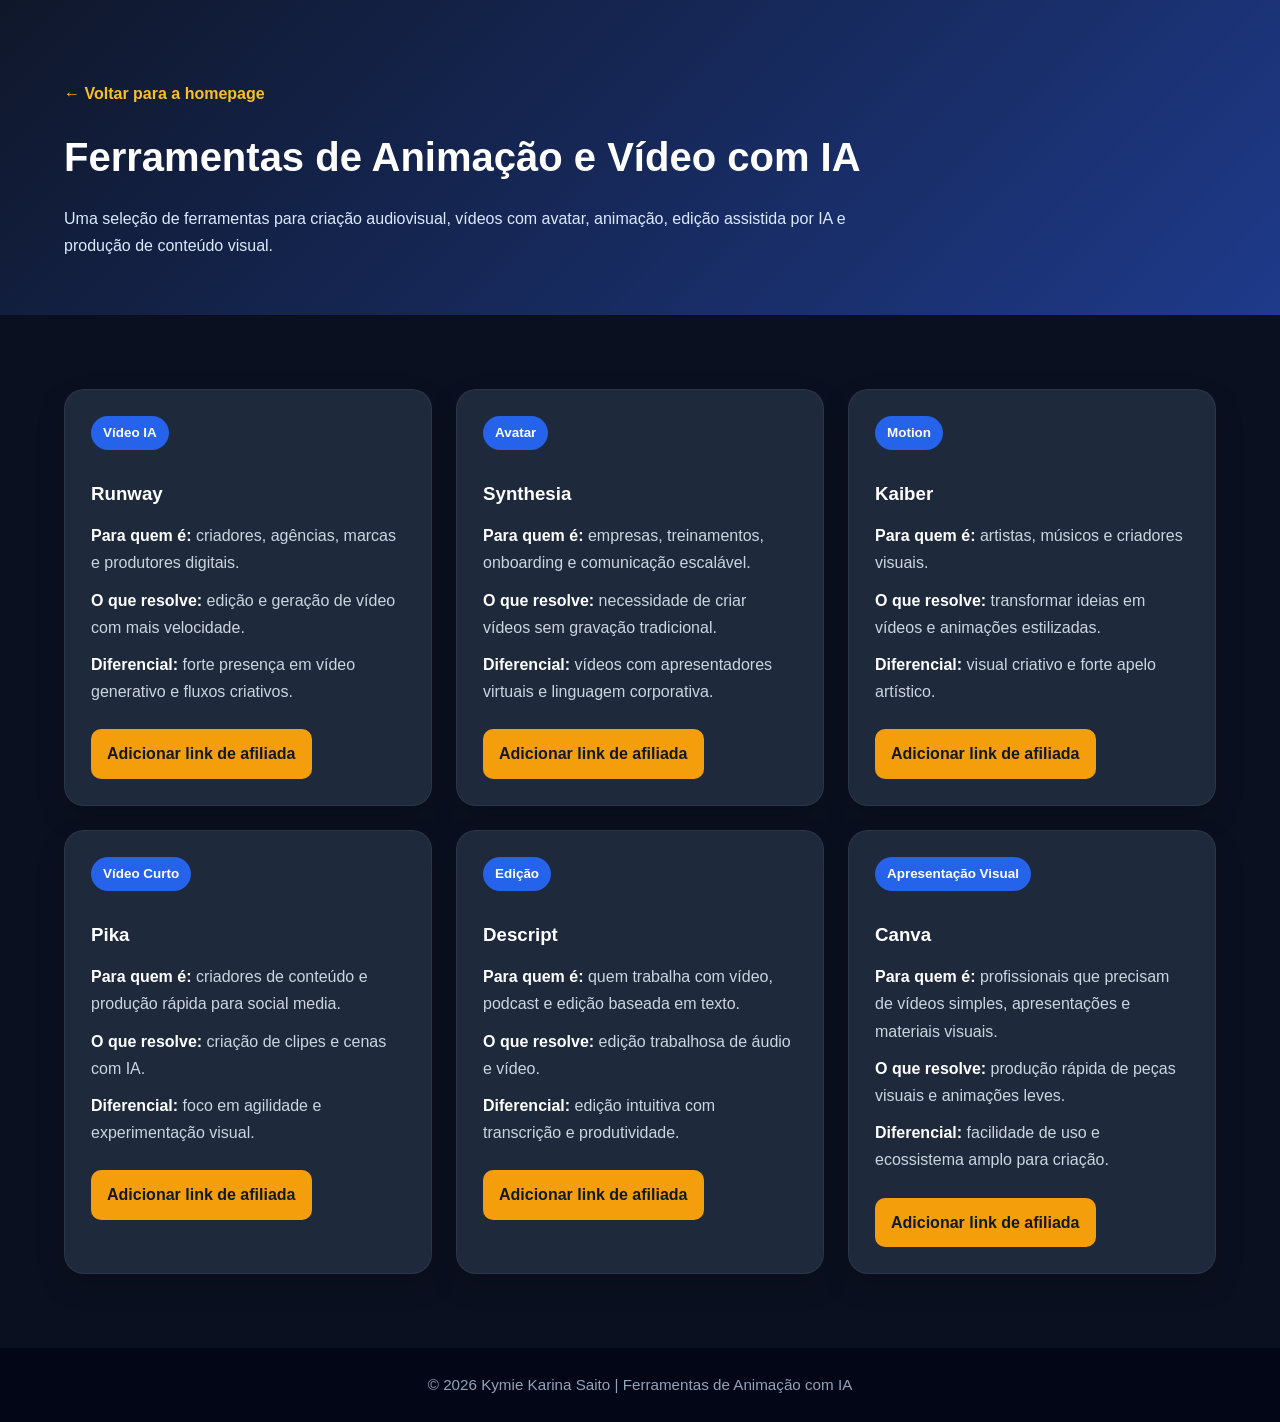
==== animation.html @ 6869430f "mensagem da alteração" ====
<!DOCTYPE html>
<html lang="pt-br">
<head>
  <meta charset="UTF-8" />
  <meta name="viewport" content="width=device-width, initial-scale=1.0" />
  <title>Ferramentas de Animação com IA | Kymie Karina Saito</title>
  <link rel="stylesheet" href="style.css" />
</head>
<body>
  <header class="page-hero">
    <div class="container">
      <a href="index.html" class="breadcrumb">← Voltar para a homepage</a>
      <h1>Ferramentas de Animação e Vídeo com IA</h1>
      <p>
        Uma seleção de ferramentas para criação audiovisual, vídeos com avatar,
        animação, edição assistida por IA e produção de conteúdo visual.
      </p>
    </div>
  </header>

  <main>
    <section class="section">
      <div class="container">
        <div class="detail-grid">
          <div class="detail-card">
            <span class="tool-badge">Vídeo IA</span>
            <h3>Runway</h3>
            <p><strong>Para quem é:</strong> criadores, agências, marcas e produtores digitais.</p>
            <p><strong>O que resolve:</strong> edição e geração de vídeo com mais velocidade.</p>
            <p><strong>Diferencial:</strong> forte presença em vídeo generativo e fluxos criativos.</p>
            <a class="detail-link" href="#" target="_blank">Adicionar link de afiliada</a>
          </div>

          <div class="detail-card">
            <span class="tool-badge">Avatar</span>
            <h3>Synthesia</h3>
            <p><strong>Para quem é:</strong> empresas, treinamentos, onboarding e comunicação escalável.</p>
            <p><strong>O que resolve:</strong> necessidade de criar vídeos sem gravação tradicional.</p>
            <p><strong>Diferencial:</strong> vídeos com apresentadores virtuais e linguagem corporativa.</p>
            <a class="detail-link" href="#" target="_blank">Adicionar link de afiliada</a>
          </div>

          <div class="detail-card">
            <span class="tool-badge">Motion</span>
            <h3>Kaiber</h3>
            <p><strong>Para quem é:</strong> artistas, músicos e criadores visuais.</p>
            <p><strong>O que resolve:</strong> transformar ideias em vídeos e animações estilizadas.</p>
            <p><strong>Diferencial:</strong> visual criativo e forte apelo artístico.</p>
            <a class="detail-link" href="#" target="_blank">Adicionar link de afiliada</a>
          </div>

          <div class="detail-card">
            <span class="tool-badge">Vídeo Curto</span>
            <h3>Pika</h3>
            <p><strong>Para quem é:</strong> criadores de conteúdo e produção rápida para social media.</p>
            <p><strong>O que resolve:</strong> criação de clipes e cenas com IA.</p>
            <p><strong>Diferencial:</strong> foco em agilidade e experimentação visual.</p>
            <a class="detail-link" href="#" target="_blank">Adicionar link de afiliada</a>
          </div>

          <div class="detail-card">
            <span class="tool-badge">Edição</span>
            <h3>Descript</h3>
            <p><strong>Para quem é:</strong> quem trabalha com vídeo, podcast e edição baseada em texto.</p>
            <p><strong>O que resolve:</strong> edição trabalhosa de áudio e vídeo.</p>
            <p><strong>Diferencial:</strong> edição intuitiva com transcrição e produtividade.</p>
            <a class="detail-link" href="#" target="_blank">Adicionar link de afiliada</a>
          </div>

          <div class="detail-card">
            <span class="tool-badge">Apresentação Visual</span>
            <h3>Canva</h3>
            <p><strong>Para quem é:</strong> profissionais que precisam de vídeos simples, apresentações e materiais visuais.</p>
            <p><strong>O que resolve:</strong> produção rápida de peças visuais e animações leves.</p>
            <p><strong>Diferencial:</strong> facilidade de uso e ecossistema amplo para criação.</p>
            <a class="detail-link" href="#" target="_blank">Adicionar link de afiliada</a>
          </div>
        </div>
      </div>
    </section>
  </main>

  <footer class="footer">
    <div class="container">
      <p>© 2026 Kymie Karina Saito | Ferramentas de Animação com IA</p>
    </div>
  </footer>
</body>
</html>
---- style.css ----
* {
  margin: 0;
  padding: 0;
  box-sizing: border-box;
}

html {
  scroll-behavior: smooth;
}

body {
  font-family: 'Segoe UI', Tahoma, Geneva, Verdana, sans-serif;
  background: #0b1020;
  color: #e5e7eb;
  line-height: 1.7;
}

.container {
  width: 90%;
  max-width: 1180px;
  margin: 0 auto;
}

a {
  text-decoration: none;
}

.hero {
  background: linear-gradient(135deg, #071020, #12203d, #1c3d6e);
  padding: 95px 0 70px;
}

.hero-grid {
  display: grid;
  grid-template-columns: 1.25fr 0.95fr;
  gap: 34px;
  align-items: center;
}

.eyebrow {
  display: inline-block;
  background: rgba(255,255,255,0.1);
  color: #bfdbfe;
  padding: 8px 14px;
  border-radius: 999px;
  margin-bottom: 18px;
  font-size: 0.92rem;
  font-weight: 600;
}

.hero h1 {
  font-size: 3rem;
  line-height: 1.12;
  color: #ffffff;
  margin-bottom: 18px;
}

.hero-text {
  max-width: 760px;
  color: #dbeafe;
  margin-bottom: 24px;
}

.hero-buttons {
  display: flex;
  gap: 14px;
  flex-wrap: wrap;
  margin-bottom: 20px;
}

.btn {
  display: inline-block;
  padding: 14px 22px;
  border-radius: 12px;
  font-weight: 700;
  transition: 0.25s ease;
}

.btn-primary {
  background: #f59e0b;
  color: #111827;
}

.btn-primary:hover {
  background: #fbbf24;
  transform: translateY(-2px);
}

.btn-secondary {
  border: 2px solid #93c5fd;
  color: #eff6ff;
}

.btn-secondary:hover {
  background: rgba(255,255,255,0.08);
  transform: translateY(-2px);
}

.mini-badges {
  display: flex;
  gap: 10px;
  flex-wrap: wrap;
}

.mini-badges span {
  background: rgba(255,255,255,0.08);
  color: #e5e7eb;
  padding: 7px 12px;
  border-radius: 999px;
  font-size: 0.9rem;
}

.hero-panel {
  background: rgba(15, 23, 42, 0.72);
  border: 1px solid rgba(255,255,255,0.08);
  padding: 28px;
  border-radius: 22px;
  box-shadow: 0 16px 34px rgba(0,0,0,0.22);
}

.panel-tag {
  color: #fbbf24;
  font-weight: 700;
  margin-bottom: 10px;
}

.hero-panel h3 {
  color: #fff;
  margin-bottom: 12px;
  font-size: 1.4rem;
}

.hero-panel p {
  color: #cbd5e1;
  margin-bottom: 16px;
}

.hero-panel ul {
  padding-left: 18px;
}

.hero-panel li {
  margin-bottom: 8px;
  color: #dbeafe;
}

.navbar {
  position: sticky;
  top: 0;
  z-index: 1000;
  background: rgba(2, 6, 23, 0.92);
  border-bottom: 1px solid rgba(255,255,255,0.06);
  backdrop-filter: blur(10px);
}

.nav-content {
  display: flex;
  justify-content: center;
  gap: 28px;
  flex-wrap: wrap;
  padding: 16px 0;
}

.navbar a {
  color: #e5e7eb;
  font-weight: 600;
}

.navbar a:hover {
  color: #60a5fa;
}

.section {
  padding: 74px 0;
}

.dark-section {
  background: #111827;
}

.section-header {
  text-align: center;
  max-width: 820px;
  margin: 0 auto 40px;
}

.section-tag {
  color: #93c5fd;
  font-weight: 700;
  margin-bottom: 8px;
}

.section-header h2 {
  color: #fff;
  font-size: 2.1rem;
  margin-bottom: 12px;
}

.section-header p {
  color: #cbd5e1;
}

.info-grid,
.tool-grid,
.category-grid {
  display: grid;
  grid-template-columns: repeat(auto-fit, minmax(260px, 1fr));
  gap: 22px;
}

.info-card,
.tool-card,
.category-card,
.contact-box {
  background: #1e293b;
  border: 1px solid rgba(255,255,255,0.06);
  border-radius: 20px;
  padding: 26px;
  box-shadow: 0 12px 28px rgba(0,0,0,0.18);
}

.info-card h3,
.tool-card h3,
.category-card h3,
.contact-box h2 {
  color: #fff;
  margin-bottom: 12px;
}

.info-card p,
.tool-card p,
.category-card p,
.contact-box p {
  color: #cbd5e1;
}

.category-card {
  transition: 0.25s ease;
}

.category-card:hover {
  transform: translateY(-6px);
  border-color: rgba(245, 158, 11, 0.35);
}

.category-badge,
.tool-badge {
  display: inline-block;
  background: #2563eb;
  color: #fff;
  padding: 6px 12px;
  border-radius: 999px;
  font-size: 0.84rem;
  font-weight: 700;
  margin-bottom: 14px;
}

.category-link {
  display: inline-block;
  margin-top: 16px;
  color: #fbbf24;
  font-weight: 700;
}

.highlight-section {
  background: linear-gradient(135deg, #1d4ed8, #1e3a8a);
}

.highlight-box {
  background: rgba(15, 23, 42, 0.3);
  border-radius: 20px;
  padding: 34px;
}

.highlight-box h2 {
  color: #fff;
  margin-bottom: 14px;
  text-align: center;
}

.highlight-box p {
  color: #e0e7ff;
  text-align: center;
  margin-bottom: 18px;
}

.highlight-list {
  max-width: 760px;
  margin: 0 auto;
  padding-left: 22px;
  color: #eff6ff;
}

.highlight-list li {
  margin-bottom: 10px;
}

.contact-links p {
  margin-bottom: 12px;
}

.contact-links a {
  color: #93c5fd;
}

.contact-links a:hover {
  text-decoration: underline;
}

.footer {
  background: #020617;
  text-align: center;
  padding: 24px 0;
  color: #94a3b8;
  font-size: 0.95rem;
}

.page-hero {
  background: linear-gradient(135deg, #0f172a, #1e3a8a);
  padding: 80px 0 55px;
}

.page-hero h1 {
  color: #fff;
  font-size: 2.5rem;
  margin-bottom: 14px;
}

.page-hero p {
  color: #dbeafe;
  max-width: 820px;
}

.breadcrumb {
  display: inline-block;
  margin-bottom: 16px;
  color: #fbbf24;
  font-weight: 700;
}

.detail-grid {
  display: grid;
  grid-template-columns: repeat(auto-fit, minmax(290px, 1fr));
  gap: 24px;
}

.detail-card {
  background: #1e293b;
  padding: 26px;
  border-radius: 20px;
  border: 1px solid rgba(255,255,255,0.06);
  box-shadow: 0 12px 28px rgba(0,0,0,0.18);
}

.detail-card h3 {
  color: #fff;
  margin: 14px 0 12px;
}

.detail-card p {
  color: #cbd5e1;
  margin-bottom: 10px;
}

.detail-card strong {
  color: #fff;
}

.detail-link {
  display: inline-block;
  margin-top: 14px;
  padding: 11px 16px;
  background: #f59e0b;
  color: #111827;
  border-radius: 10px;
  font-weight: 800;
}

.detail-link:hover {
  background: #fbbf24;
}

@media (max-width: 900px) {
  .hero-grid {
    grid-template-columns: 1fr;
  }

  .hero h1 {
    font-size: 2.35rem;
  }
}

@media (max-width: 768px) {
  .section {
    padding: 56px 0;
  }

  .hero {
    padding: 70px 0 56px;
  }

  .hero h1 {
    font-size: 2rem;
  }

  .page-hero h1 {
    font-size: 2rem;
  }

  .nav-content {
    gap: 16px;
  }
}
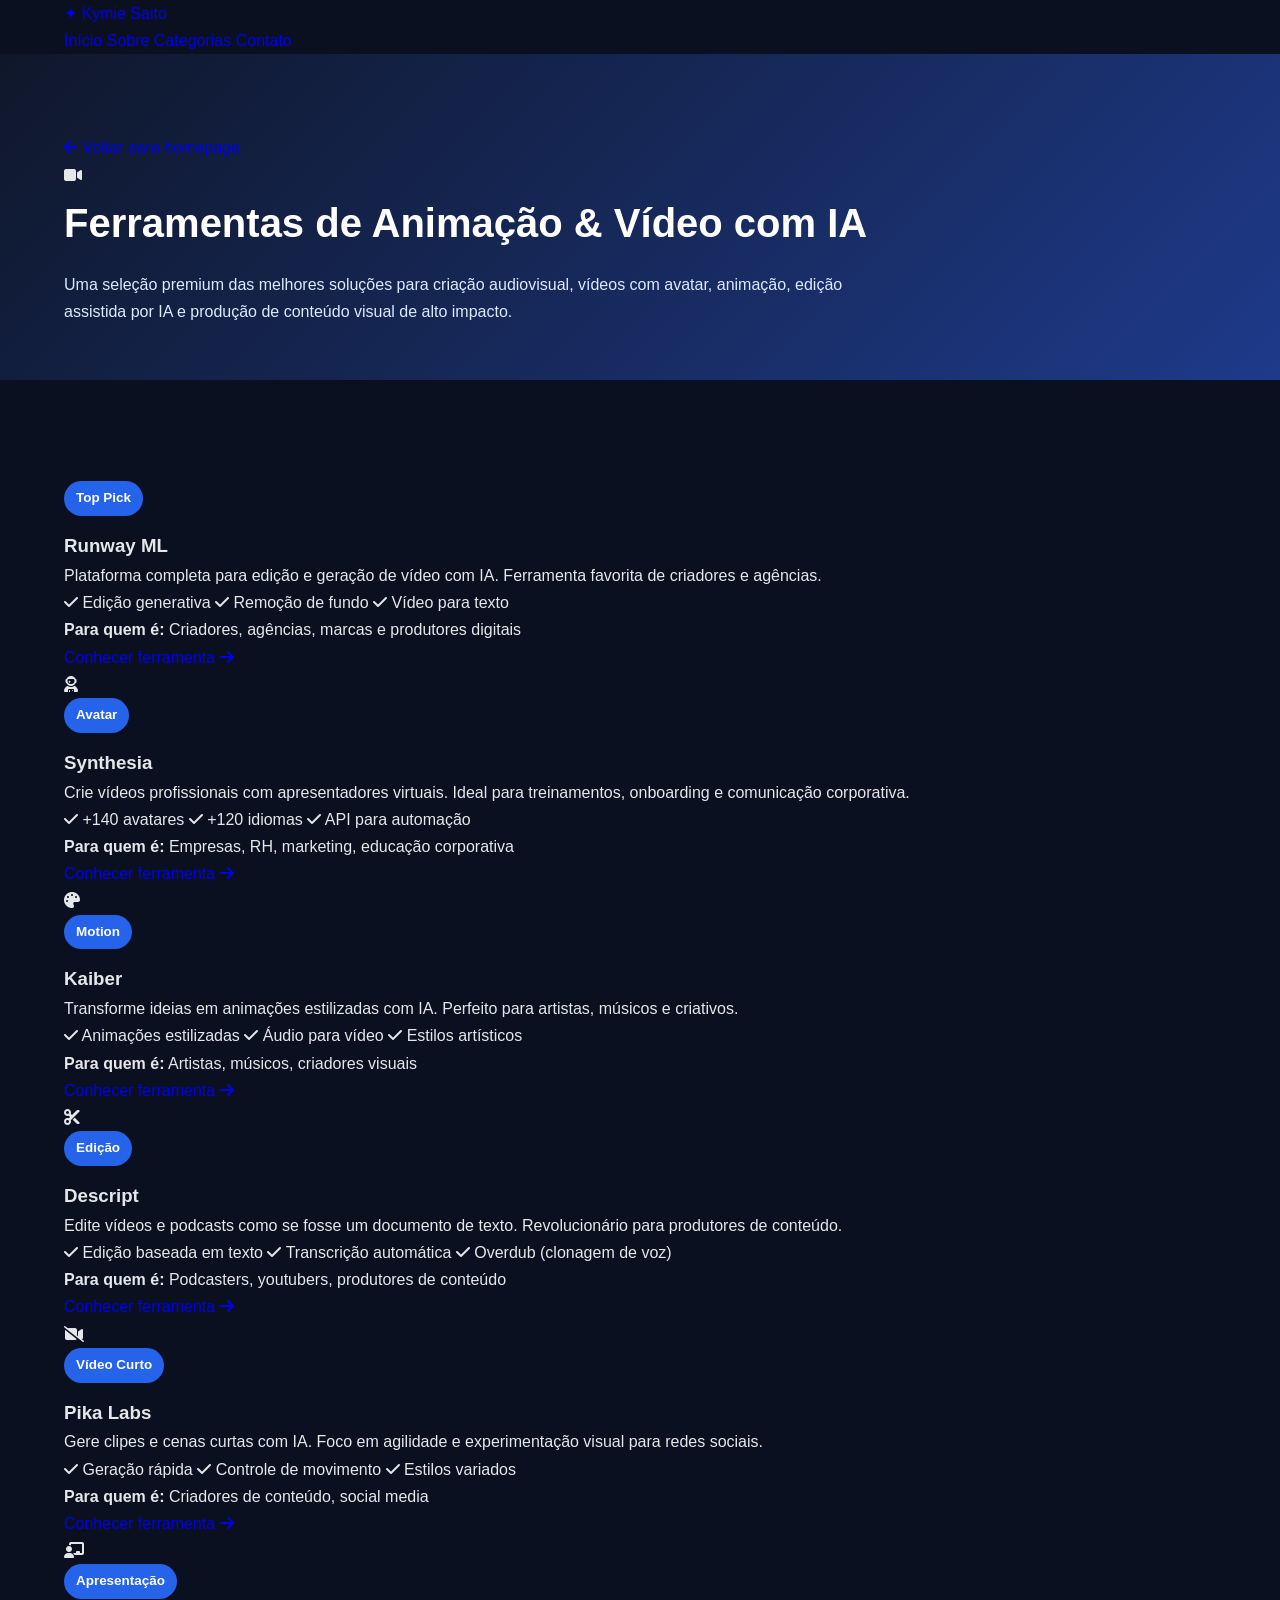
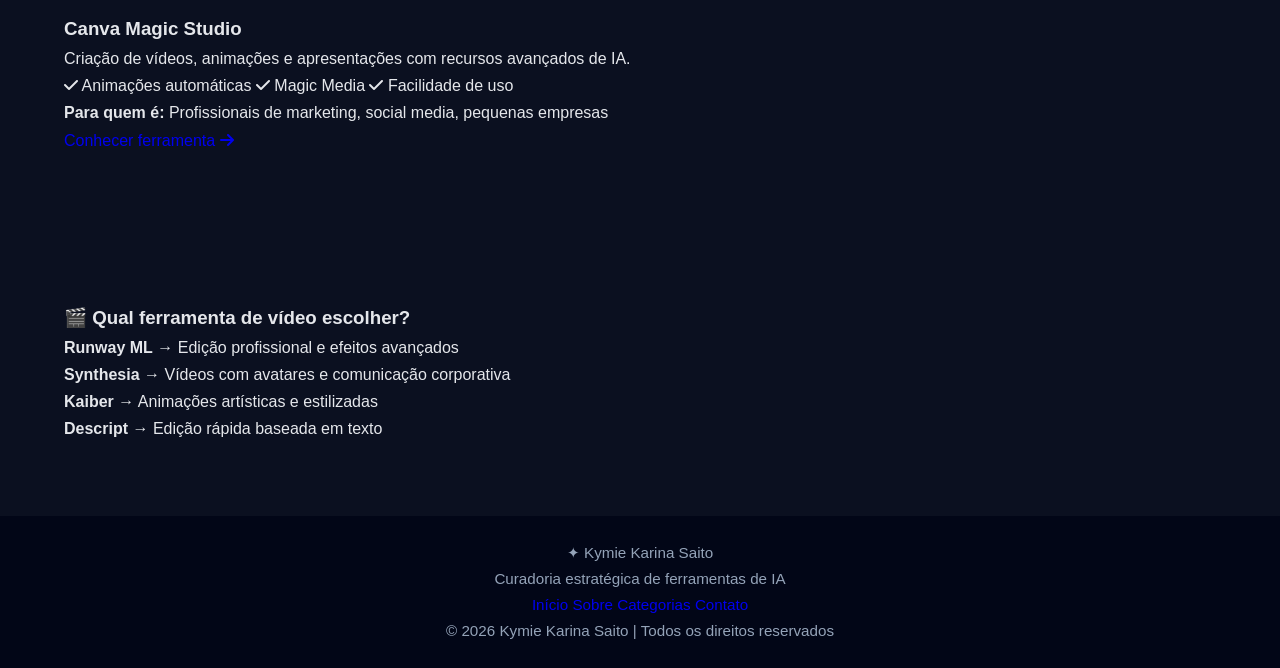
==== commit e1231a9c: "mensagem da alteração" ====
--- a/animation.html
+++ b/animation.html
@@ -4,86 +4,238 @@
   <meta charset="UTF-8" />
   <meta name="viewport" content="width=device-width, initial-scale=1.0" />
   <title>Ferramentas de Animação com IA | Kymie Karina Saito</title>
+  <meta name="description" content="As melhores ferramentas de animação e vídeo com IA. Avatares, motion design, edição e geração visual." />
+  <link rel="preconnect" href="https://fonts.googleapis.com" />
+  <link rel="preconnect" href="https://fonts.gstatic.com" crossorigin />
+  <link href="https://fonts.googleapis.com/css2?family=Inter:opsz,wght@14..32,300;14..32,400;14..32,500;14..32,600;14..32,700;14..32,800&display=swap" rel="stylesheet" />
+  <link rel="stylesheet" href="https://cdnjs.cloudflare.com/ajax/libs/font-awesome/6.5.1/css/all.min.css" />
   <link rel="stylesheet" href="style.css" />
+  <link rel="icon" type="image/svg+xml" href="data:image/svg+xml,%3Csvg xmlns='http://www.w3.org/2000/svg' viewBox='0 0 24 24' fill='%23f59e0b'%3E%3Cpath d='M12 2C6.48 2 2 6.48 2 12s4.48 10 10 10 10-4.48 10-10S17.52 2 12 2zm-2 15h-2v-2h2v2zm0-4h-2V7h2v6z'/%3E%3C/svg%3E">
 </head>
 <body>
-  <header class="page-hero">
-    <div class="container">
-      <a href="index.html" class="breadcrumb">← Voltar para a homepage</a>
-      <h1>Ferramentas de Animação e Vídeo com IA</h1>
-      <p>
-        Uma seleção de ferramentas para criação audiovisual, vídeos com avatar,
-        animação, edição assistida por IA e produção de conteúdo visual.
-      </p>
+  <!-- Header -->
+  <header class="header">
+    <div class="container header-container">
+      <a href="index.html" class="logo">
+        <span class="logo-icon">✦</span>
+        <span class="logo-text">Kymie <span class="logo-highlight">Saito</span></span>
+      </a>
+      <nav class="nav">
+        <a href="index.html" class="nav-link">Início</a>
+        <a href="index.html#sobre" class="nav-link">Sobre</a>
+        <a href="index.html#categorias" class="nav-link">Categorias</a>
+        <a href="index.html#contato" class="nav-link">Contato</a>
+      </nav>
     </div>
   </header>
 
-  <main>
-    <section class="section">
-      <div class="container">
-        <div class="detail-grid">
-          <div class="detail-card">
-            <span class="tool-badge">Vídeo IA</span>
-            <h3>Runway</h3>
-            <p><strong>Para quem é:</strong> criadores, agências, marcas e produtores digitais.</p>
-            <p><strong>O que resolve:</strong> edição e geração de vídeo com mais velocidade.</p>
-            <p><strong>Diferencial:</strong> forte presença em vídeo generativo e fluxos criativos.</p>
-            <a class="detail-link" href="#" target="_blank">Adicionar link de afiliada</a>
-          </div>
-
-          <div class="detail-card">
+  <!-- Page Hero -->
+  <section class="page-hero">
+    <div class="container">
+      <a href="index.html" class="back-link">
+        <i class="fas fa-arrow-left"></i>
+        <span>Voltar para homepage</span>
+      </a>
+      <div class="page-hero-content">
+        <div class="page-hero-icon">
+          <i class="fas fa-video"></i>
+        </div>
+        <h1>Ferramentas de <span class="gradient-text">Animação & Vídeo</span> com IA</h1>
+        <p>Uma seleção premium das melhores soluções para criação audiovisual, vídeos com avatar, animação, edição assistida por IA e produção de conteúdo visual de alto impacto.</p>
+      </div>
+    </div>
+  </section>
+
+  <!-- Tools Grid -->
+  <section class="section tools">
+    <div class="container">
+      <div class="tools-grid">
+        <div class="tool-card-premium">
+          <div class="tool-card-header">
+            <div class="tool-icon">
+              <i class="fas fa-waveform"></i>
+            </div>
+            <span class="tool-badge premium">Top Pick</span>
+          </div>
+          <h3>Runway ML</h3>
+          <p class="tool-description">Plataforma completa para edição e geração de vídeo com IA. Ferramenta favorita de criadores e agências.</p>
+          <div class="tool-features">
+            <span><i class="fas fa-check"></i> Edição generativa</span>
+            <span><i class="fas fa-check"></i> Remoção de fundo</span>
+            <span><i class="fas fa-check"></i> Vídeo para texto</span>
+          </div>
+          <div class="tool-for">
+            <strong>Para quem é:</strong> Criadores, agências, marcas e produtores digitais
+          </div>
+          <a href="#" class="tool-link" target="_blank">
+            <span>Conhecer ferramenta</span>
+            <i class="fas fa-arrow-right"></i>
+          </a>
+        </div>
+
+        <div class="tool-card-premium">
+          <div class="tool-card-header">
+            <div class="tool-icon">
+              <i class="fas fa-user-astronaut"></i>
+            </div>
             <span class="tool-badge">Avatar</span>
-            <h3>Synthesia</h3>
-            <p><strong>Para quem é:</strong> empresas, treinamentos, onboarding e comunicação escalável.</p>
-            <p><strong>O que resolve:</strong> necessidade de criar vídeos sem gravação tradicional.</p>
-            <p><strong>Diferencial:</strong> vídeos com apresentadores virtuais e linguagem corporativa.</p>
-            <a class="detail-link" href="#" target="_blank">Adicionar link de afiliada</a>
-          </div>
-
-          <div class="detail-card">
+          </div>
+          <h3>Synthesia</h3>
+          <p class="tool-description">Crie vídeos profissionais com apresentadores virtuais. Ideal para treinamentos, onboarding e comunicação corporativa.</p>
+          <div class="tool-features">
+            <span><i class="fas fa-check"></i> +140 avatares</span>
+            <span><i class="fas fa-check"></i> +120 idiomas</span>
+            <span><i class="fas fa-check"></i> API para automação</span>
+          </div>
+          <div class="tool-for">
+            <strong>Para quem é:</strong> Empresas, RH, marketing, educação corporativa
+          </div>
+          <a href="#" class="tool-link" target="_blank">
+            <span>Conhecer ferramenta</span>
+            <i class="fas fa-arrow-right"></i>
+          </a>
+        </div>
+
+        <div class="tool-card-premium">
+          <div class="tool-card-header">
+            <div class="tool-icon">
+              <i class="fas fa-palette"></i>
+            </div>
             <span class="tool-badge">Motion</span>
-            <h3>Kaiber</h3>
-            <p><strong>Para quem é:</strong> artistas, músicos e criadores visuais.</p>
-            <p><strong>O que resolve:</strong> transformar ideias em vídeos e animações estilizadas.</p>
-            <p><strong>Diferencial:</strong> visual criativo e forte apelo artístico.</p>
-            <a class="detail-link" href="#" target="_blank">Adicionar link de afiliada</a>
-          </div>
-
-          <div class="detail-card">
+          </div>
+          <h3>Kaiber</h3>
+          <p class="tool-description">Transforme ideias em animações estilizadas com IA. Perfeito para artistas, músicos e criativos.</p>
+          <div class="tool-features">
+            <span><i class="fas fa-check"></i> Animações estilizadas</span>
+            <span><i class="fas fa-check"></i> Áudio para vídeo</span>
+            <span><i class="fas fa-check"></i> Estilos artísticos</span>
+          </div>
+          <div class="tool-for">
+            <strong>Para quem é:</strong> Artistas, músicos, criadores visuais
+          </div>
+          <a href="#" class="tool-link" target="_blank">
+            <span>Conhecer ferramenta</span>
+            <i class="fas fa-arrow-right"></i>
+          </a>
+        </div>
+
+        <div class="tool-card-premium">
+          <div class="tool-card-header">
+            <div class="tool-icon">
+              <i class="fas fa-cut"></i>
+            </div>
+            <span class="tool-badge">Edição</span>
+          </div>
+          <h3>Descript</h3>
+          <p class="tool-description">Edite vídeos e podcasts como se fosse um documento de texto. Revolucionário para produtores de conteúdo.</p>
+          <div class="tool-features">
+            <span><i class="fas fa-check"></i> Edição baseada em texto</span>
+            <span><i class="fas fa-check"></i> Transcrição automática</span>
+            <span><i class="fas fa-check"></i> Overdub (clonagem de voz)</span>
+          </div>
+          <div class="tool-for">
+            <strong>Para quem é:</strong> Podcasters, youtubers, produtores de conteúdo
+          </div>
+          <a href="#" class="tool-link" target="_blank">
+            <span>Conhecer ferramenta</span>
+            <i class="fas fa-arrow-right"></i>
+          </a>
+        </div>
+
+        <div class="tool-card-premium">
+          <div class="tool-card-header">
+            <div class="tool-icon">
+              <i class="fas fa-video-slash"></i>
+            </div>
             <span class="tool-badge">Vídeo Curto</span>
-            <h3>Pika</h3>
-            <p><strong>Para quem é:</strong> criadores de conteúdo e produção rápida para social media.</p>
-            <p><strong>O que resolve:</strong> criação de clipes e cenas com IA.</p>
-            <p><strong>Diferencial:</strong> foco em agilidade e experimentação visual.</p>
-            <a class="detail-link" href="#" target="_blank">Adicionar link de afiliada</a>
-          </div>
-
-          <div class="detail-card">
-            <span class="tool-badge">Edição</span>
-            <h3>Descript</h3>
-            <p><strong>Para quem é:</strong> quem trabalha com vídeo, podcast e edição baseada em texto.</p>
-            <p><strong>O que resolve:</strong> edição trabalhosa de áudio e vídeo.</p>
-            <p><strong>Diferencial:</strong> edição intuitiva com transcrição e produtividade.</p>
-            <a class="detail-link" href="#" target="_blank">Adicionar link de afiliada</a>
-          </div>
-
-          <div class="detail-card">
-            <span class="tool-badge">Apresentação Visual</span>
-            <h3>Canva</h3>
-            <p><strong>Para quem é:</strong> profissionais que precisam de vídeos simples, apresentações e materiais visuais.</p>
-            <p><strong>O que resolve:</strong> produção rápida de peças visuais e animações leves.</p>
-            <p><strong>Diferencial:</strong> facilidade de uso e ecossistema amplo para criação.</p>
-            <a class="detail-link" href="#" target="_blank">Adicionar link de afiliada</a>
-          </div>
-        </div>
-      </div>
-    </section>
-  </main>
-
+          </div>
+          <h3>Pika Labs</h3>
+          <p class="tool-description">Gere clipes e cenas curtas com IA. Foco em agilidade e experimentação visual para redes sociais.</p>
+          <div class="tool-features">
+            <span><i class="fas fa-check"></i> Geração rápida</span>
+            <span><i class="fas fa-check"></i> Controle de movimento</span>
+            <span><i class="fas fa-check"></i> Estilos variados</span>
+          </div>
+          <div class="tool-for">
+            <strong>Para quem é:</strong> Criadores de conteúdo, social media
+          </div>
+          <a href="#" class="tool-link" target="_blank">
+            <span>Conhecer ferramenta</span>
+            <i class="fas fa-arrow-right"></i>
+          </a>
+        </div>
+
+        <div class="tool-card-premium">
+          <div class="tool-card-header">
+            <div class="tool-icon">
+              <i class="fas fa-chalkboard-user"></i>
+            </div>
+            <span class="tool-badge">Apresentação</span>
+          </div>
+          <h3>Canva Magic Studio</h3>
+          <p class="tool-description">Criação de vídeos, animações e apresentações com recursos avançados de IA.</p>
+          <div class="tool-features">
+            <span><i class="fas fa-check"></i> Animações automáticas</span>
+            <span><i class="fas fa-check"></i> Magic Media</span>
+            <span><i class="fas fa-check"></i> Facilidade de uso</span>
+          </div>
+          <div class="tool-for">
+            <strong>Para quem é:</strong> Profissionais de marketing, social media, pequenas empresas
+          </div>
+          <a href="#" class="tool-link" target="_blank">
+            <span>Conhecer ferramenta</span>
+            <i class="fas fa-arrow-right"></i>
+          </a>
+        </div>
+      </div>
+    </div>
+  </section>
+
+  <!-- Comparison Section -->
+  <section class="section comparison">
+    <div class="container">
+      <div class="comparison-card">
+        <h3>🎬 Qual ferramenta de vídeo escolher?</h3>
+        <div class="comparison-list">
+          <div class="comparison-item">
+            <strong>Runway ML</strong> → Edição profissional e efeitos avançados
+          </div>
+          <div class="comparison-item">
+            <strong>Synthesia</strong> → Vídeos com avatares e comunicação corporativa
+          </div>
+          <div class="comparison-item">
+            <strong>Kaiber</strong> → Animações artísticas e estilizadas
+          </div>
+          <div class="comparison-item">
+            <strong>Descript</strong> → Edição rápida baseada em texto
+          </div>
+        </div>
+      </div>
+    </div>
+  </section>
+
+  <!-- Footer -->
   <footer class="footer">
     <div class="container">
-      <p>© 2026 Kymie Karina Saito | Ferramentas de Animação com IA</p>
+      <div class="footer-content">
+        <div class="footer-logo">
+          <span class="logo-icon">✦</span>
+          <span>Kymie Karina Saito</span>
+          <p>Curadoria estratégica de ferramentas de IA</p>
+        </div>
+        <div class="footer-links">
+          <a href="index.html">Início</a>
+          <a href="index.html#sobre">Sobre</a>
+          <a href="index.html#categorias">Categorias</a>
+          <a href="index.html#contato">Contato</a>
+        </div>
+      </div>
+      <div class="footer-bottom">
+        <p>© 2026 Kymie Karina Saito | Todos os direitos reservados</p>
+      </div>
     </div>
   </footer>
+
+  <script src="script.js"></script>
 </body>
 </html>
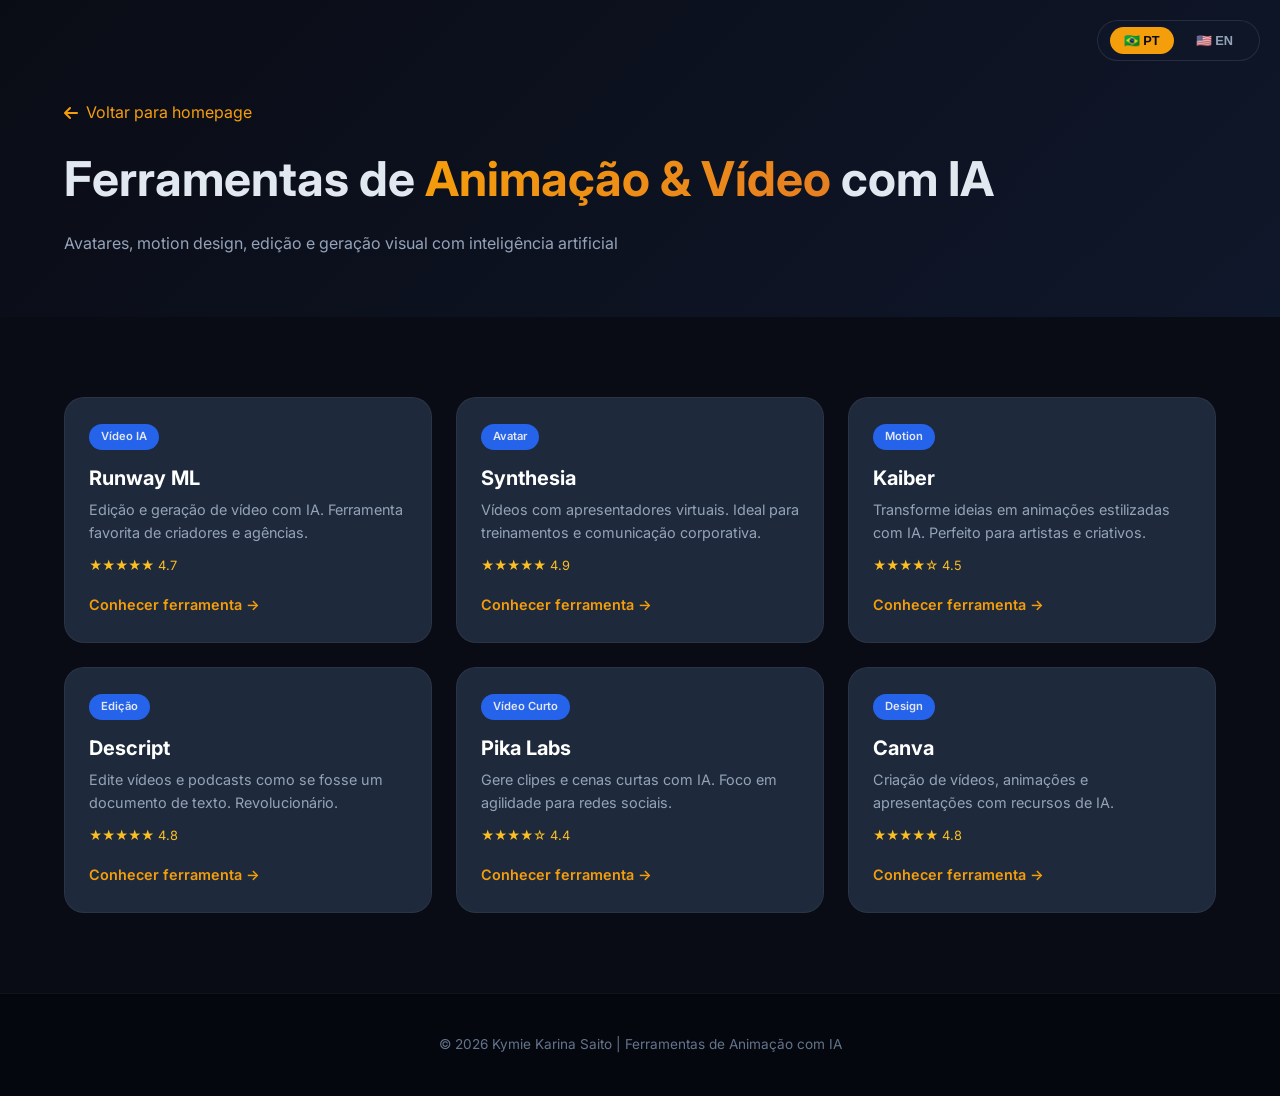
==== commit 311e28c9: "mensagem da alteração" ====
--- a/animation.html
+++ b/animation.html
@@ -4,238 +4,174 @@
   <meta charset="UTF-8" />
   <meta name="viewport" content="width=device-width, initial-scale=1.0" />
   <title>Ferramentas de Animação com IA | Kymie Karina Saito</title>
-  <meta name="description" content="As melhores ferramentas de animação e vídeo com IA. Avatares, motion design, edição e geração visual." />
   <link rel="preconnect" href="https://fonts.googleapis.com" />
   <link rel="preconnect" href="https://fonts.gstatic.com" crossorigin />
-  <link href="https://fonts.googleapis.com/css2?family=Inter:opsz,wght@14..32,300;14..32,400;14..32,500;14..32,600;14..32,700;14..32,800&display=swap" rel="stylesheet" />
+  <link href="https://fonts.googleapis.com/css2?family=Inter:opsz,wght@14..32,300;14..32,400;14..32,500;14..32,600;14..32,700&display=swap" rel="stylesheet" />
   <link rel="stylesheet" href="https://cdnjs.cloudflare.com/ajax/libs/font-awesome/6.5.1/css/all.min.css" />
   <link rel="stylesheet" href="style.css" />
-  <link rel="icon" type="image/svg+xml" href="data:image/svg+xml,%3Csvg xmlns='http://www.w3.org/2000/svg' viewBox='0 0 24 24' fill='%23f59e0b'%3E%3Cpath d='M12 2C6.48 2 2 6.48 2 12s4.48 10 10 10 10-4.48 10-10S17.52 2 12 2zm-2 15h-2v-2h2v2zm0-4h-2V7h2v6z'/%3E%3C/svg%3E">
 </head>
 <body>
-  <!-- Header -->
-  <header class="header">
-    <div class="container header-container">
-      <a href="index.html" class="logo">
-        <span class="logo-icon">✦</span>
-        <span class="logo-text">Kymie <span class="logo-highlight">Saito</span></span>
-      </a>
-      <nav class="nav">
-        <a href="index.html" class="nav-link">Início</a>
-        <a href="index.html#sobre" class="nav-link">Sobre</a>
-        <a href="index.html#categorias" class="nav-link">Categorias</a>
-        <a href="index.html#contato" class="nav-link">Contato</a>
-      </nav>
-    </div>
-  </header>
+  <div class="lang-switcher" style="position: fixed; top: 20px; right: 20px; z-index: 1001;">
+    <button class="lang-btn active" data-lang="pt">🇧🇷 PT</button>
+    <button class="lang-btn" data-lang="en">🇺🇸 EN</button>
+  </div>
 
-  <!-- Page Hero -->
-  <section class="page-hero">
-    <div class="container">
-      <a href="index.html" class="back-link">
-        <i class="fas fa-arrow-left"></i>
-        <span>Voltar para homepage</span>
-      </a>
-      <div class="page-hero-content">
-        <div class="page-hero-icon">
-          <i class="fas fa-video"></i>
-        </div>
-        <h1>Ferramentas de <span class="gradient-text">Animação & Vídeo</span> com IA</h1>
-        <p>Uma seleção premium das melhores soluções para criação audiovisual, vídeos com avatar, animação, edição assistida por IA e produção de conteúdo visual de alto impacto.</p>
+  <!-- PORTUGUÊS -->
+  <div class="lang-content" data-lang="pt">
+    <header class="page-header" style="padding: 100px 0 60px; background: linear-gradient(135deg, #0a0c15, #0f172a);">
+      <div class="container">
+        <a href="index.html" style="display: inline-flex; align-items: center; gap: 8px; color: #f59e0b; text-decoration: none; margin-bottom: 24px;">
+          <i class="fas fa-arrow-left"></i> Voltar para homepage
+        </a>
+        <h1>Ferramentas de <span class="gradient">Animação & Vídeo</span> com IA</h1>
+        <p style="color: #94a3b8; max-width: 700px; margin-top: 16px;">Avatares, motion design, edição e geração visual com inteligência artificial</p>
       </div>
-    </div>
-  </section>
+    </header>
 
-  <!-- Tools Grid -->
-  <section class="section tools">
-    <div class="container">
-      <div class="tools-grid">
-        <div class="tool-card-premium">
-          <div class="tool-card-header">
-            <div class="tool-icon">
-              <i class="fas fa-waveform"></i>
+    <main>
+      <section class="section">
+        <div class="container">
+          <div class="tools-grid">
+            <div class="tool-card">
+              <span class="tool-badge">Vídeo IA</span>
+              <h3>Runway ML</h3>
+              <p>Edição e geração de vídeo com IA. Ferramenta favorita de criadores e agências.</p>
+              <div class="tool-rating">★★★★★ 4.7</div>
+              <a href="#" class="tool-link">Conhecer ferramenta →</a>
             </div>
-            <span class="tool-badge premium">Top Pick</span>
-          </div>
-          <h3>Runway ML</h3>
-          <p class="tool-description">Plataforma completa para edição e geração de vídeo com IA. Ferramenta favorita de criadores e agências.</p>
-          <div class="tool-features">
-            <span><i class="fas fa-check"></i> Edição generativa</span>
-            <span><i class="fas fa-check"></i> Remoção de fundo</span>
-            <span><i class="fas fa-check"></i> Vídeo para texto</span>
-          </div>
-          <div class="tool-for">
-            <strong>Para quem é:</strong> Criadores, agências, marcas e produtores digitais
-          </div>
-          <a href="#" class="tool-link" target="_blank">
-            <span>Conhecer ferramenta</span>
-            <i class="fas fa-arrow-right"></i>
-          </a>
-        </div>
-
-        <div class="tool-card-premium">
-          <div class="tool-card-header">
-            <div class="tool-icon">
-              <i class="fas fa-user-astronaut"></i>
+            <div class="tool-card">
+              <span class="tool-badge">Avatar</span>
+              <h3>Synthesia</h3>
+              <p>Vídeos com apresentadores virtuais. Ideal para treinamentos e comunicação corporativa.</p>
+              <div class="tool-rating">★★★★★ 4.9</div>
+              <a href="#" class="tool-link">Conhecer ferramenta →</a>
             </div>
-            <span class="tool-badge">Avatar</span>
-          </div>
-          <h3>Synthesia</h3>
-          <p class="tool-description">Crie vídeos profissionais com apresentadores virtuais. Ideal para treinamentos, onboarding e comunicação corporativa.</p>
-          <div class="tool-features">
-            <span><i class="fas fa-check"></i> +140 avatares</span>
-            <span><i class="fas fa-check"></i> +120 idiomas</span>
-            <span><i class="fas fa-check"></i> API para automação</span>
-          </div>
-          <div class="tool-for">
-            <strong>Para quem é:</strong> Empresas, RH, marketing, educação corporativa
-          </div>
-          <a href="#" class="tool-link" target="_blank">
-            <span>Conhecer ferramenta</span>
-            <i class="fas fa-arrow-right"></i>
-          </a>
-        </div>
-
-        <div class="tool-card-premium">
-          <div class="tool-card-header">
-            <div class="tool-icon">
-              <i class="fas fa-palette"></i>
+            <div class="tool-card">
+              <span class="tool-badge">Motion</span>
+              <h3>Kaiber</h3>
+              <p>Transforme ideias em animações estilizadas com IA. Perfeito para artistas e criativos.</p>
+              <div class="tool-rating">★★★★☆ 4.5</div>
+              <a href="#" class="tool-link">Conhecer ferramenta →</a>
             </div>
-            <span class="tool-badge">Motion</span>
-          </div>
-          <h3>Kaiber</h3>
-          <p class="tool-description">Transforme ideias em animações estilizadas com IA. Perfeito para artistas, músicos e criativos.</p>
-          <div class="tool-features">
-            <span><i class="fas fa-check"></i> Animações estilizadas</span>
-            <span><i class="fas fa-check"></i> Áudio para vídeo</span>
-            <span><i class="fas fa-check"></i> Estilos artísticos</span>
-          </div>
-          <div class="tool-for">
-            <strong>Para quem é:</strong> Artistas, músicos, criadores visuais
-          </div>
-          <a href="#" class="tool-link" target="_blank">
-            <span>Conhecer ferramenta</span>
-            <i class="fas fa-arrow-right"></i>
-          </a>
-        </div>
-
-        <div class="tool-card-premium">
-          <div class="tool-card-header">
-            <div class="tool-icon">
-              <i class="fas fa-cut"></i>
+            <div class="tool-card">
+              <span class="tool-badge">Edição</span>
+              <h3>Descript</h3>
+              <p>Edite vídeos e podcasts como se fosse um documento de texto. Revolucionário.</p>
+              <div class="tool-rating">★★★★★ 4.8</div>
+              <a href="#" class="tool-link">Conhecer ferramenta →</a>
             </div>
-            <span class="tool-badge">Edição</span>
-          </div>
-          <h3>Descript</h3>
-          <p class="tool-description">Edite vídeos e podcasts como se fosse um documento de texto. Revolucionário para produtores de conteúdo.</p>
-          <div class="tool-features">
-            <span><i class="fas fa-check"></i> Edição baseada em texto</span>
-            <span><i class="fas fa-check"></i> Transcrição automática</span>
-            <span><i class="fas fa-check"></i> Overdub (clonagem de voz)</span>
-          </div>
-          <div class="tool-for">
-            <strong>Para quem é:</strong> Podcasters, youtubers, produtores de conteúdo
-          </div>
-          <a href="#" class="tool-link" target="_blank">
-            <span>Conhecer ferramenta</span>
-            <i class="fas fa-arrow-right"></i>
-          </a>
-        </div>
-
-        <div class="tool-card-premium">
-          <div class="tool-card-header">
-            <div class="tool-icon">
-              <i class="fas fa-video-slash"></i>
+            <div class="tool-card">
+              <span class="tool-badge">Vídeo Curto</span>
+              <h3>Pika Labs</h3>
+              <p>Gere clipes e cenas curtas com IA. Foco em agilidade para redes sociais.</p>
+              <div class="tool-rating">★★★★☆ 4.4</div>
+              <a href="#" class="tool-link">Conhecer ferramenta →</a>
             </div>
-            <span class="tool-badge">Vídeo Curto</span>
-          </div>
-          <h3>Pika Labs</h3>
-          <p class="tool-description">Gere clipes e cenas curtas com IA. Foco em agilidade e experimentação visual para redes sociais.</p>
-          <div class="tool-features">
-            <span><i class="fas fa-check"></i> Geração rápida</span>
-            <span><i class="fas fa-check"></i> Controle de movimento</span>
-            <span><i class="fas fa-check"></i> Estilos variados</span>
-          </div>
-          <div class="tool-for">
-            <strong>Para quem é:</strong> Criadores de conteúdo, social media
-          </div>
-          <a href="#" class="tool-link" target="_blank">
-            <span>Conhecer ferramenta</span>
-            <i class="fas fa-arrow-right"></i>
-          </a>
-        </div>
-
-        <div class="tool-card-premium">
-          <div class="tool-card-header">
-            <div class="tool-icon">
-              <i class="fas fa-chalkboard-user"></i>
+            <div class="tool-card">
+              <span class="tool-badge">Design</span>
+              <h3>Canva</h3>
+              <p>Criação de vídeos, animações e apresentações com recursos de IA.</p>
+              <div class="tool-rating">★★★★★ 4.8</div>
+              <a href="#" class="tool-link">Conhecer ferramenta →</a>
             </div>
-            <span class="tool-badge">Apresentação</span>
-          </div>
-          <h3>Canva Magic Studio</h3>
-          <p class="tool-description">Criação de vídeos, animações e apresentações com recursos avançados de IA.</p>
-          <div class="tool-features">
-            <span><i class="fas fa-check"></i> Animações automáticas</span>
-            <span><i class="fas fa-check"></i> Magic Media</span>
-            <span><i class="fas fa-check"></i> Facilidade de uso</span>
-          </div>
-          <div class="tool-for">
-            <strong>Para quem é:</strong> Profissionais de marketing, social media, pequenas empresas
-          </div>
-          <a href="#" class="tool-link" target="_blank">
-            <span>Conhecer ferramenta</span>
-            <i class="fas fa-arrow-right"></i>
-          </a>
-        </div>
-      </div>
-    </div>
-  </section>
-
-  <!-- Comparison Section -->
-  <section class="section comparison">
-    <div class="container">
-      <div class="comparison-card">
-        <h3>🎬 Qual ferramenta de vídeo escolher?</h3>
-        <div class="comparison-list">
-          <div class="comparison-item">
-            <strong>Runway ML</strong> → Edição profissional e efeitos avançados
-          </div>
-          <div class="comparison-item">
-            <strong>Synthesia</strong> → Vídeos com avatares e comunicação corporativa
-          </div>
-          <div class="comparison-item">
-            <strong>Kaiber</strong> → Animações artísticas e estilizadas
-          </div>
-          <div class="comparison-item">
-            <strong>Descript</strong> → Edição rápida baseada em texto
           </div>
         </div>
+      </section>
+    </main>
+
+    <footer class="footer">
+      <div class="container">
+        <p>© 2026 Kymie Karina Saito | Ferramentas de Animação com IA</p>
       </div>
-    </div>
-  </section>
+    </footer>
+  </div>
 
-  <!-- Footer -->
-  <footer class="footer">
-    <div class="container">
-      <div class="footer-content">
-        <div class="footer-logo">
-          <span class="logo-icon">✦</span>
-          <span>Kymie Karina Saito</span>
-          <p>Curadoria estratégica de ferramentas de IA</p>
+  <!-- ENGLISH -->
+  <div class="lang-content" data-lang="en" style="display: none;">
+    <header class="page-header" style="padding: 100px 0 60px; background: linear-gradient(135deg, #0a0c15, #0f172a);">
+      <div class="container">
+        <a href="index.html" style="display: inline-flex; align-items: center; gap: 8px; color: #f59e0b; text-decoration: none; margin-bottom: 24px;">
+          <i class="fas fa-arrow-left"></i> Back to homepage
+        </a>
+        <h1>AI <span class="gradient">Animation & Video</span> Tools</h1>
+        <p style="color: #94a3b8; max-width: 700px; margin-top: 16px;">Avatars, motion design, editing, and visual generation with artificial intelligence</p>
+      </div>
+    </header>
+
+    <main>
+      <section class="section">
+        <div class="container">
+          <div class="tools-grid">
+            <div class="tool-card">
+              <span class="tool-badge">Video AI</span>
+              <h3>Runway ML</h3>
+              <p>AI-powered video editing and generation. Favorite tool for creators and agencies.</p>
+              <div class="tool-rating">★★★★★ 4.7</div>
+              <a href="#" class="tool-link">Learn more →</a>
+            </div>
+            <div class="tool-card">
+              <span class="tool-badge">Avatar</span>
+              <h3>Synthesia</h3>
+              <p>Videos with virtual presenters. Perfect for training and corporate communication.</p>
+              <div class="tool-rating">★★★★★ 4.9</div>
+              <a href="#" class="tool-link">Learn more →</a>
+            </div>
+            <div class="tool-card">
+              <span class="tool-badge">Motion</span>
+              <h3>Kaiber</h3>
+              <p>Turn ideas into stylized animations with AI. Perfect for artists and creatives.</p>
+              <div class="tool-rating">★★★★☆ 4.5</div>
+              <a href="#" class="tool-link">Learn more →</a>
+            </div>
+            <div class="tool-card">
+              <span class="tool-badge">Editing</span>
+              <h3>Descript</h3>
+              <p>Edit videos and podcasts like a text document. Revolutionary tool.</p>
+              <div class="tool-rating">★★★★★ 4.8</div>
+              <a href="#" class="tool-link">Learn more →</a>
+            </div>
+            <div class="tool-card">
+              <span class="tool-badge">Short Video</span>
+              <h3>Pika Labs</h3>
+              <p>Generate short clips and scenes with AI. Focus on speed for social media.</p>
+              <div class="tool-rating">★★★★☆ 4.4</div>
+              <a href="#" class="tool-link">Learn more →</a>
+            </div>
+            <div class="tool-card">
+              <span class="tool-badge">Design</span>
+              <h3>Canva</h3>
+              <p>Create videos, animations and presentations with AI features.</p>
+              <div class="tool-rating">★★★★★ 4.8</div>
+              <a href="#" class="tool-link">Learn more →</a>
+            </div>
+          </div>
         </div>
-        <div class="footer-links">
-          <a href="index.html">Início</a>
-          <a href="index.html#sobre">Sobre</a>
-          <a href="index.html#categorias">Categorias</a>
-          <a href="index.html#contato">Contato</a>
-        </div>
+      </section>
+    </main>
+
+    <footer class="footer">
+      <div class="container">
+        <p>© 2026 Kymie Karina Saito | AI Animation Tools</p>
       </div>
-      <div class="footer-bottom">
-        <p>© 2026 Kymie Karina Saito | Todos os direitos reservados</p>
-      </div>
-    </div>
-  </footer>
+    </footer>
+  </div>
 
-  <script src="script.js"></script>
+  <script>
+    const langBtns = document.querySelectorAll('.lang-btn');
+    const langContents = document.querySelectorAll('.lang-content');
+
+    function switchLanguage(lang) {
+      langContents.forEach(content => {
+        content.style.display = content.dataset.lang === lang ? 'block' : 'none';
+      });
+      langBtns.forEach(btn => {
+        btn.classList.toggle('active', btn.dataset.lang === lang);
+      });
+    }
+
+    langBtns.forEach(btn => {
+      btn.addEventListener('click', () => switchLanguage(btn.dataset.lang));
+    });
+  </script>
 </body>
 </html>
--- a/style.css
+++ b/style.css
@@ -9,405 +9,524 @@
 }
 
 body {
-  font-family: 'Segoe UI', Tahoma, Geneva, Verdana, sans-serif;
-  background: #0b1020;
-  color: #e5e7eb;
-  line-height: 1.7;
+  font-family: 'Inter', 'Segoe UI', system-ui, -apple-system, sans-serif;
+  background: #0a0c15;
+  color: #e2e8f0;
+  line-height: 1.6;
 }
 
 .container {
   width: 90%;
-  max-width: 1180px;
+  max-width: 1200px;
   margin: 0 auto;
 }
 
-a {
+/* ========== LANGUAGE SWITCHER ========== */
+.lang-switcher {
+  position: fixed;
+  top: 20px;
+  right: 20px;
+  z-index: 1001;
+  display: flex;
+  gap: 8px;
+  background: rgba(15, 23, 42, 0.9);
+  backdrop-filter: blur(8px);
+  padding: 6px 12px;
+  border-radius: 40px;
+  border: 1px solid rgba(255, 255, 255, 0.1);
+}
+
+.lang-btn {
+  background: transparent;
+  border: none;
+  padding: 6px 14px;
+  border-radius: 30px;
+  cursor: pointer;
+  font-weight: 600;
+  font-size: 0.8rem;
+  transition: all 0.2s;
+  color: #94a3b8;
+}
+
+.lang-btn.active {
+  background: #f59e0b;
+  color: #0a0c15;
+}
+
+.lang-btn:hover:not(.active) {
+  background: rgba(245, 158, 11, 0.2);
+  color: #f59e0b;
+}
+
+/* ========== TYPOGRAPHY ========== */
+h1, h2, h3 {
+  font-weight: 700;
+  line-height: 1.2;
+}
+
+h1 {
+  font-size: 3rem;
+  margin-bottom: 1.5rem;
+}
+
+h2 {
+  font-size: 2rem;
+  margin-bottom: 1rem;
+}
+
+h3 {
+  font-size: 1.25rem;
+  margin-bottom: 0.5rem;
+}
+
+.gradient {
+  background: linear-gradient(135deg, #f59e0b, #e67e22);
+  -webkit-background-clip: text;
+  -webkit-text-fill-color: transparent;
+  background-clip: text;
+}
+
+.section-tag {
+  display: inline-block;
+  font-size: 0.8rem;
+  text-transform: uppercase;
+  letter-spacing: 2px;
+  color: #f59e0b;
+  margin-bottom: 1rem;
+}
+
+/* ========== BUTTONS ========== */
+.btn {
+  display: inline-flex;
+  align-items: center;
+  gap: 8px;
+  padding: 12px 28px;
+  border-radius: 40px;
+  font-weight: 600;
   text-decoration: none;
-}
-
-.hero {
-  background: linear-gradient(135deg, #071020, #12203d, #1c3d6e);
-  padding: 95px 0 70px;
-}
-
-.hero-grid {
-  display: grid;
-  grid-template-columns: 1.25fr 0.95fr;
-  gap: 34px;
-  align-items: center;
-}
-
-.eyebrow {
-  display: inline-block;
-  background: rgba(255,255,255,0.1);
-  color: #bfdbfe;
-  padding: 8px 14px;
-  border-radius: 999px;
-  margin-bottom: 18px;
-  font-size: 0.92rem;
-  font-weight: 600;
-}
-
-.hero h1 {
-  font-size: 3rem;
-  line-height: 1.12;
-  color: #ffffff;
-  margin-bottom: 18px;
-}
-
-.hero-text {
-  max-width: 760px;
-  color: #dbeafe;
-  margin-bottom: 24px;
-}
-
-.hero-buttons {
-  display: flex;
-  gap: 14px;
-  flex-wrap: wrap;
-  margin-bottom: 20px;
-}
-
-.btn {
-  display: inline-block;
-  padding: 14px 22px;
-  border-radius: 12px;
-  font-weight: 700;
-  transition: 0.25s ease;
+  transition: all 0.3s ease;
+  cursor: pointer;
+  border: none;
+  font-size: 0.9rem;
 }
 
 .btn-primary {
   background: #f59e0b;
-  color: #111827;
+  color: #0a0c15;
 }
 
 .btn-primary:hover {
-  background: #fbbf24;
+  background: #e67e22;
   transform: translateY(-2px);
 }
 
-.btn-secondary {
-  border: 2px solid #93c5fd;
-  color: #eff6ff;
-}
-
-.btn-secondary:hover {
-  background: rgba(255,255,255,0.08);
+.btn-outline {
+  background: transparent;
+  border: 2px solid #f59e0b;
+  color: #f59e0b;
+}
+
+.btn-outline:hover {
+  background: rgba(245, 158, 11, 0.1);
   transform: translateY(-2px);
 }
 
-.mini-badges {
-  display: flex;
-  gap: 10px;
+/* ========== HERO SECTION ========== */
+.hero {
+  padding: 100px 0 80px;
+  background: linear-gradient(135deg, #0a0c15 0%, #0f172a 50%, #1e293b 100%);
+  text-align: center;
+  position: relative;
+}
+
+.hero-badge {
+  display: inline-block;
+  background: rgba(245, 158, 11, 0.15);
+  padding: 6px 16px;
+  border-radius: 40px;
+  font-size: 0.8rem;
+  color: #f59e0b;
+  margin-bottom: 1.5rem;
+}
+
+.hero-content {
+  max-width: 800px;
+  margin: 0 auto;
+}
+
+.hero-text {
+  font-size: 1.1rem;
+  color: #cbd5e1;
+  margin-bottom: 2rem;
+  max-width: 650px;
+  margin-left: auto;
+  margin-right: auto;
+}
+
+.hero-buttons {
+  display: flex;
+  gap: 16px;
+  justify-content: center;
   flex-wrap: wrap;
-}
-
-.mini-badges span {
-  background: rgba(255,255,255,0.08);
-  color: #e5e7eb;
-  padding: 7px 12px;
-  border-radius: 999px;
-  font-size: 0.9rem;
-}
-
-.hero-panel {
-  background: rgba(15, 23, 42, 0.72);
-  border: 1px solid rgba(255,255,255,0.08);
-  padding: 28px;
-  border-radius: 22px;
-  box-shadow: 0 16px 34px rgba(0,0,0,0.22);
-}
-
-.panel-tag {
-  color: #fbbf24;
+  margin-bottom: 2.5rem;
+}
+
+.hero-stats {
+  display: flex;
+  justify-content: center;
+  gap: 32px;
+  flex-wrap: wrap;
+}
+
+.hero-stats .stat {
+  font-size: 0.9rem;
+  color: #94a3b8;
+}
+
+.hero-stats .stat span {
+  display: block;
+  font-size: 1.5rem;
   font-weight: 700;
-  margin-bottom: 10px;
-}
-
-.hero-panel h3 {
-  color: #fff;
-  margin-bottom: 12px;
-  font-size: 1.4rem;
-}
-
-.hero-panel p {
-  color: #cbd5e1;
-  margin-bottom: 16px;
-}
-
-.hero-panel ul {
-  padding-left: 18px;
-}
-
-.hero-panel li {
-  margin-bottom: 8px;
-  color: #dbeafe;
-}
-
+  color: #f59e0b;
+}
+
+/* ========== NAVBAR ========== */
 .navbar {
   position: sticky;
   top: 0;
   z-index: 1000;
-  background: rgba(2, 6, 23, 0.92);
-  border-bottom: 1px solid rgba(255,255,255,0.06);
+  background: rgba(10, 12, 21, 0.95);
   backdrop-filter: blur(10px);
-}
-
-.nav-content {
+  border-bottom: 1px solid rgba(255, 255, 255, 0.05);
+  padding: 1rem 0;
+}
+
+.nav-links {
   display: flex;
   justify-content: center;
-  gap: 28px;
+  gap: 2rem;
   flex-wrap: wrap;
-  padding: 16px 0;
-}
-
-.navbar a {
-  color: #e5e7eb;
-  font-weight: 600;
-}
-
-.navbar a:hover {
-  color: #60a5fa;
-}
-
+}
+
+.nav-links a {
+  color: #e2e8f0;
+  text-decoration: none;
+  font-weight: 500;
+  transition: color 0.2s;
+}
+
+.nav-links a:hover {
+  color: #f59e0b;
+}
+
+/* ========== SECTIONS ========== */
 .section {
-  padding: 74px 0;
-}
-
-.dark-section {
-  background: #111827;
+  padding: 80px 0;
+}
+
+.section-dark {
+  background: #0f111a;
 }
 
 .section-header {
   text-align: center;
-  max-width: 820px;
-  margin: 0 auto 40px;
-}
-
-.section-tag {
-  color: #93c5fd;
-  font-weight: 700;
-  margin-bottom: 8px;
+  margin-bottom: 48px;
 }
 
 .section-header h2 {
-  color: #fff;
-  font-size: 2.1rem;
-  margin-bottom: 12px;
+  margin-bottom: 0.5rem;
 }
 
 .section-header p {
+  color: #94a3b8;
+  max-width: 600px;
+  margin: 0 auto;
+}
+
+/* ========== ABOUT CARD ========== */
+.about-card {
+  background: #1e293b;
+  border-radius: 24px;
+  padding: 40px;
+  border: 1px solid rgba(255, 255, 255, 0.05);
+}
+
+.about-text p {
+  margin-bottom: 1rem;
   color: #cbd5e1;
 }
 
-.info-grid,
-.tool-grid,
-.category-grid {
+.credentials {
+  display: flex;
+  flex-wrap: wrap;
+  gap: 16px;
+  margin-top: 24px;
+}
+
+.credentials span {
+  background: rgba(245, 158, 11, 0.1);
+  padding: 8px 16px;
+  border-radius: 40px;
+  font-size: 0.85rem;
+  color: #f59e0b;
+}
+
+.credentials i {
+  margin-right: 6px;
+}
+
+/* ========== CATEGORIES GRID ========== */
+.categories-grid {
   display: grid;
   grid-template-columns: repeat(auto-fit, minmax(260px, 1fr));
-  gap: 22px;
-}
-
-.info-card,
-.tool-card,
-.category-card,
-.contact-box {
+  gap: 24px;
+}
+
+.category-card {
   background: #1e293b;
-  border: 1px solid rgba(255,255,255,0.06);
+  padding: 28px;
   border-radius: 20px;
-  padding: 26px;
-  box-shadow: 0 12px 28px rgba(0,0,0,0.18);
-}
-
-.info-card h3,
-.tool-card h3,
-.category-card h3,
-.contact-box h2 {
-  color: #fff;
-  margin-bottom: 12px;
-}
-
-.info-card p,
-.tool-card p,
-.category-card p,
-.contact-box p {
-  color: #cbd5e1;
-}
-
-.category-card {
-  transition: 0.25s ease;
+  text-decoration: none;
+  transition: all 0.3s ease;
+  border: 1px solid rgba(255, 255, 255, 0.05);
+  display: block;
 }
 
 .category-card:hover {
-  transform: translateY(-6px);
-  border-color: rgba(245, 158, 11, 0.35);
-}
-
-.category-badge,
+  transform: translateY(-4px);
+  border-color: #f59e0b;
+}
+
+.category-card.soon {
+  opacity: 0.7;
+}
+
+.category-card.soon:hover {
+  transform: none;
+  border-color: rgba(255, 255, 255, 0.05);
+}
+
+.category-icon {
+  width: 48px;
+  height: 48px;
+  background: rgba(245, 158, 11, 0.15);
+  border-radius: 16px;
+  display: flex;
+  align-items: center;
+  justify-content: center;
+  margin-bottom: 20px;
+}
+
+.category-icon i {
+  font-size: 1.5rem;
+  color: #f59e0b;
+}
+
+.category-card h3 {
+  color: #ffffff;
+  margin-bottom: 10px;
+}
+
+.category-card p {
+  color: #94a3b8;
+  font-size: 0.9rem;
+  margin-bottom: 16px;
+}
+
+.card-link {
+  color: #f59e0b;
+  font-weight: 600;
+  font-size: 0.9rem;
+}
+
+.soon-badge {
+  color: #64748b;
+  font-size: 0.8rem;
+}
+
+/* ========== TOOLS GRID ========== */
+.tools-grid {
+  display: grid;
+  grid-template-columns: repeat(auto-fit, minmax(300px, 1fr));
+  gap: 24px;
+}
+
+.tool-card {
+  background: #1e293b;
+  padding: 24px;
+  border-radius: 20px;
+  border: 1px solid rgba(255, 255, 255, 0.05);
+  transition: all 0.3s ease;
+}
+
+.tool-card:hover {
+  transform: translateY(-4px);
+  border-color: #f59e0b;
+}
+
 .tool-badge {
   display: inline-block;
   background: #2563eb;
-  color: #fff;
-  padding: 6px 12px;
-  border-radius: 999px;
-  font-size: 0.84rem;
-  font-weight: 700;
-  margin-bottom: 14px;
-}
-
-.category-link {
-  display: inline-block;
-  margin-top: 16px;
+  padding: 4px 12px;
+  border-radius: 40px;
+  font-size: 0.7rem;
+  font-weight: 600;
+  margin-bottom: 16px;
+}
+
+.tool-card h3 {
+  color: #ffffff;
+  margin-bottom: 8px;
+}
+
+.tool-card p {
+  color: #94a3b8;
+  font-size: 0.9rem;
+  margin-bottom: 12px;
+}
+
+.tool-rating {
   color: #fbbf24;
-  font-weight: 700;
-}
-
-.highlight-section {
-  background: linear-gradient(135deg, #1d4ed8, #1e3a8a);
-}
-
-.highlight-box {
-  background: rgba(15, 23, 42, 0.3);
-  border-radius: 20px;
-  padding: 34px;
-}
-
-.highlight-box h2 {
-  color: #fff;
-  margin-bottom: 14px;
+  font-size: 0.8rem;
+  margin-bottom: 16px;
+}
+
+.tool-link {
+  color: #f59e0b;
+  text-decoration: none;
+  font-weight: 600;
+  font-size: 0.9rem;
+}
+
+.tool-link:hover {
+  text-decoration: underline;
+}
+
+/* ========== CONTACT SECTION ========== */
+.contact-card {
+  background: #1e293b;
+  border-radius: 24px;
+  padding: 40px;
+  display: grid;
+  grid-template-columns: 1fr 1fr;
+  gap: 48px;
+}
+
+.contact-info h2 {
+  margin-bottom: 0.5rem;
+}
+
+.contact-info p {
+  color: #94a3b8;
+  margin-bottom: 1rem;
+}
+
+.contact-details {
+  margin-top: 24px;
+}
+
+.contact-details p {
+  margin-bottom: 12px;
+  display: flex;
+  align-items: center;
+  gap: 12px;
+}
+
+.contact-details i {
+  width: 24px;
+  color: #f59e0b;
+}
+
+.contact-details a {
+  color: #e2e8f0;
+  text-decoration: none;
+}
+
+.contact-details a:hover {
+  color: #f59e0b;
+}
+
+.contact-form {
+  display: flex;
+  flex-direction: column;
+  gap: 16px;
+}
+
+.contact-form input,
+.contact-form textarea {
+  background: #0f172a;
+  border: 1px solid rgba(255, 255, 255, 0.1);
+  padding: 14px 18px;
+  border-radius: 12px;
+  color: #e2e8f0;
+  font-family: inherit;
+  font-size: 0.9rem;
+}
+
+.contact-form input:focus,
+.contact-form textarea:focus {
+  outline: none;
+  border-color: #f59e0b;
+}
+
+.contact-form button {
+  width: 100%;
+  justify-content: center;
+}
+
+/* ========== FOOTER ========== */
+.footer {
+  background: #05070f;
   text-align: center;
-}
-
-.highlight-box p {
-  color: #e0e7ff;
-  text-align: center;
-  margin-bottom: 18px;
-}
-
-.highlight-list {
-  max-width: 760px;
-  margin: 0 auto;
-  padding-left: 22px;
-  color: #eff6ff;
-}
-
-.highlight-list li {
-  margin-bottom: 10px;
-}
-
-.contact-links p {
-  margin-bottom: 12px;
-}
-
-.contact-links a {
-  color: #93c5fd;
-}
-
-.contact-links a:hover {
-  text-decoration: underline;
-}
-
-.footer {
-  background: #020617;
-  text-align: center;
-  padding: 24px 0;
-  color: #94a3b8;
-  font-size: 0.95rem;
-}
-
-.page-hero {
-  background: linear-gradient(135deg, #0f172a, #1e3a8a);
-  padding: 80px 0 55px;
-}
-
-.page-hero h1 {
-  color: #fff;
-  font-size: 2.5rem;
-  margin-bottom: 14px;
-}
-
-.page-hero p {
-  color: #dbeafe;
-  max-width: 820px;
-}
-
-.breadcrumb {
-  display: inline-block;
-  margin-bottom: 16px;
-  color: #fbbf24;
-  font-weight: 700;
-}
-
-.detail-grid {
-  display: grid;
-  grid-template-columns: repeat(auto-fit, minmax(290px, 1fr));
-  gap: 24px;
-}
-
-.detail-card {
-  background: #1e293b;
-  padding: 26px;
-  border-radius: 20px;
-  border: 1px solid rgba(255,255,255,0.06);
-  box-shadow: 0 12px 28px rgba(0,0,0,0.18);
-}
-
-.detail-card h3 {
-  color: #fff;
-  margin: 14px 0 12px;
-}
-
-.detail-card p {
-  color: #cbd5e1;
-  margin-bottom: 10px;
-}
-
-.detail-card strong {
-  color: #fff;
-}
-
-.detail-link {
-  display: inline-block;
-  margin-top: 14px;
-  padding: 11px 16px;
-  background: #f59e0b;
-  color: #111827;
-  border-radius: 10px;
-  font-weight: 800;
-}
-
-.detail-link:hover {
-  background: #fbbf24;
-}
-
-@media (max-width: 900px) {
-  .hero-grid {
+  padding: 40px 0;
+  border-top: 1px solid rgba(255, 255, 255, 0.05);
+}
+
+.footer p {
+  color: #64748b;
+  font-size: 0.85rem;
+}
+
+.footer-note {
+  margin-top: 12px;
+  font-size: 0.75rem;
+  opacity: 0.6;
+}
+
+/* ========== RESPONSIVE ========== */
+@media (max-width: 768px) {
+  h1 {
+    font-size: 2rem;
+  }
+  
+  h2 {
+    font-size: 1.5rem;
+  }
+  
+  .hero {
+    padding: 70px 0 50px;
+  }
+  
+  .section {
+    padding: 50px 0;
+  }
+  
+  .contact-card {
     grid-template-columns: 1fr;
-  }
-
-  .hero h1 {
-    font-size: 2.35rem;
-  }
-}
-
-@media (max-width: 768px) {
-  .section {
-    padding: 56px 0;
-  }
-
-  .hero {
-    padding: 70px 0 56px;
-  }
-
-  .hero h1 {
-    font-size: 2rem;
-  }
-
-  .page-hero h1 {
-    font-size: 2rem;
-  }
-
-  .nav-content {
-    gap: 16px;
+    gap: 32px;
+    padding: 28px;
+  }
+  
+  .about-card {
+    padding: 28px;
+  }
+  
+  .lang-switcher {
+    top: 12px;
+    right: 12px;
+  }
+  
+  .nav-links {
+    gap: 1.2rem;
   }
 }
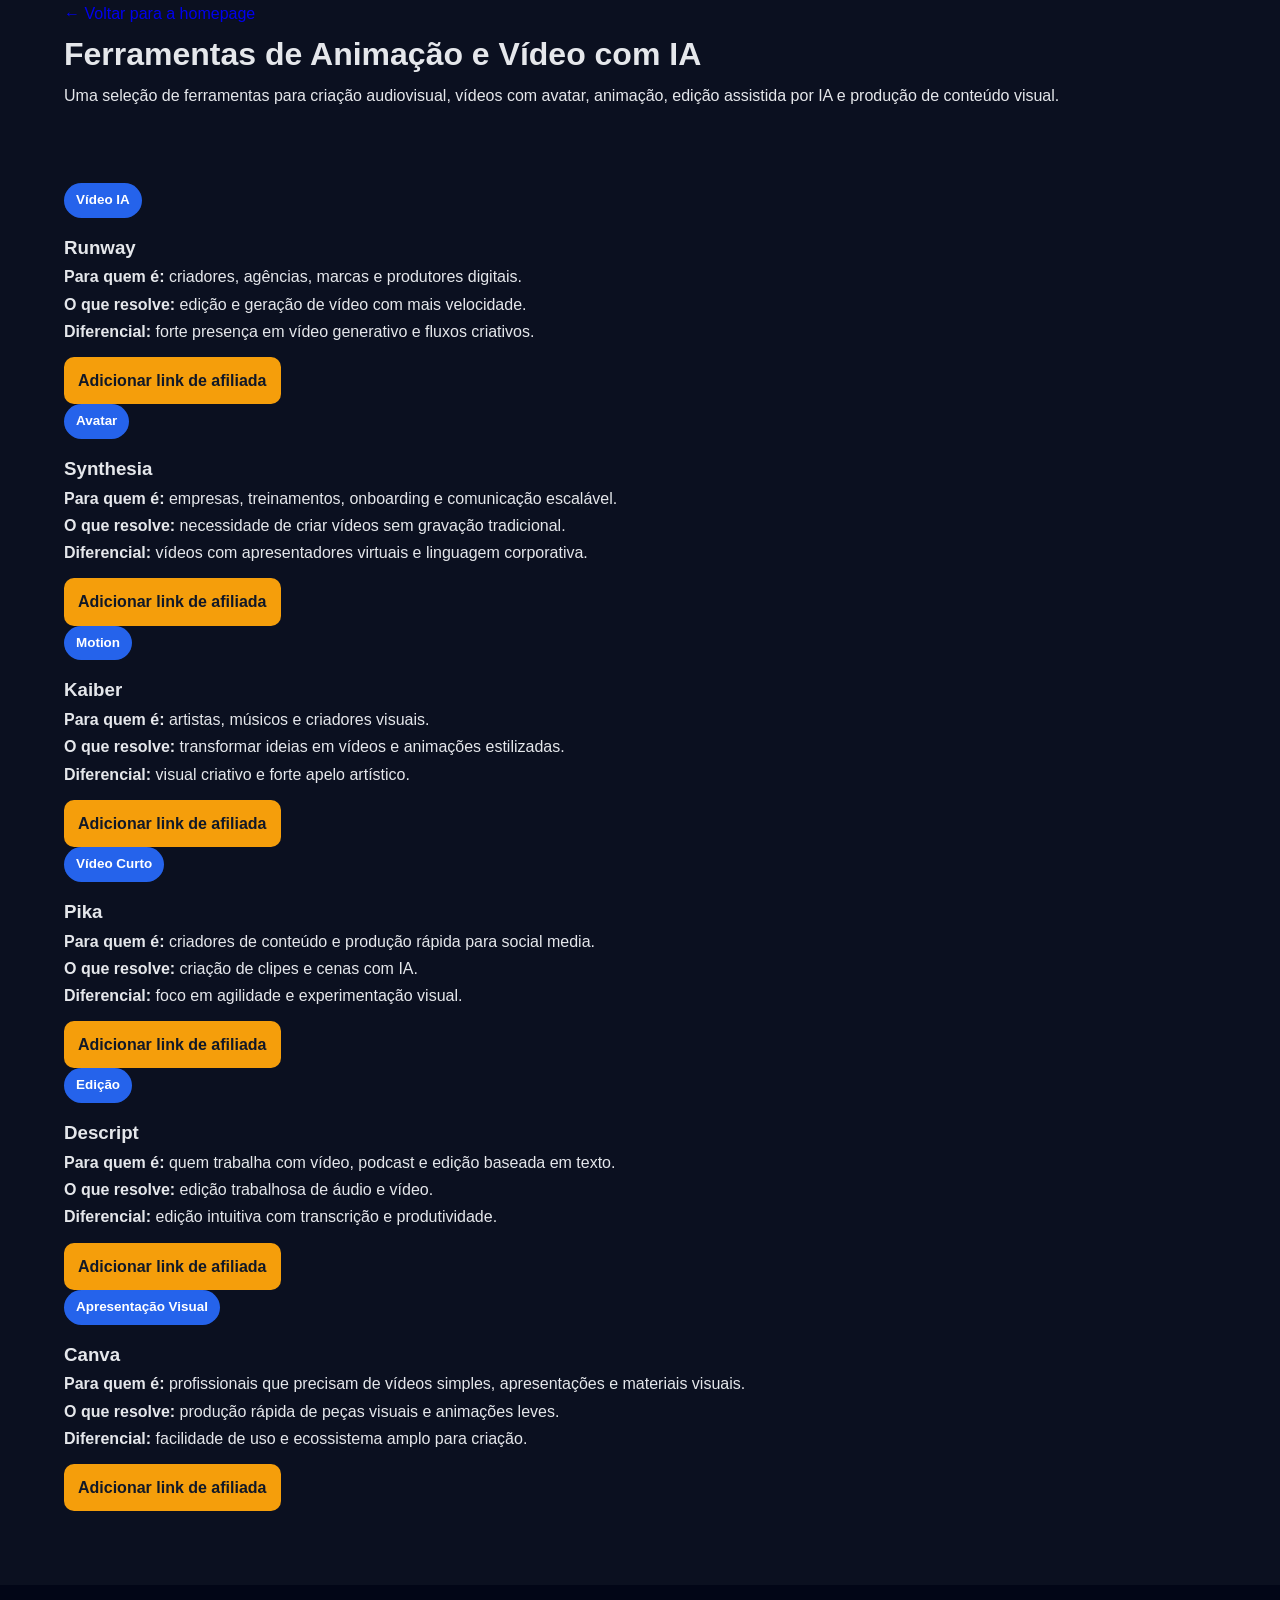
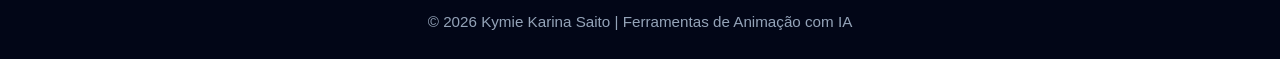
==== commit ed93f3ca: "mensagem da alteração" ====
--- a/animation.html
+++ b/animation.html
@@ -4,174 +4,86 @@
   <meta charset="UTF-8" />
   <meta name="viewport" content="width=device-width, initial-scale=1.0" />
   <title>Ferramentas de Animação com IA | Kymie Karina Saito</title>
-  <link rel="preconnect" href="https://fonts.googleapis.com" />
-  <link rel="preconnect" href="https://fonts.gstatic.com" crossorigin />
-  <link href="https://fonts.googleapis.com/css2?family=Inter:opsz,wght@14..32,300;14..32,400;14..32,500;14..32,600;14..32,700&display=swap" rel="stylesheet" />
-  <link rel="stylesheet" href="https://cdnjs.cloudflare.com/ajax/libs/font-awesome/6.5.1/css/all.min.css" />
   <link rel="stylesheet" href="style.css" />
 </head>
 <body>
-  <div class="lang-switcher" style="position: fixed; top: 20px; right: 20px; z-index: 1001;">
-    <button class="lang-btn active" data-lang="pt">🇧🇷 PT</button>
-    <button class="lang-btn" data-lang="en">🇺🇸 EN</button>
-  </div>
+  <header class="page-hero">
+    <div class="container">
+      <a href="index.html" class="breadcrumb">← Voltar para a homepage</a>
+      <h1>Ferramentas de Animação e Vídeo com IA</h1>
+      <p>
+        Uma seleção de ferramentas para criação audiovisual, vídeos com avatar,
+        animação, edição assistida por IA e produção de conteúdo visual.
+      </p>
+    </div>
+  </header>
 
-  <!-- PORTUGUÊS -->
-  <div class="lang-content" data-lang="pt">
-    <header class="page-header" style="padding: 100px 0 60px; background: linear-gradient(135deg, #0a0c15, #0f172a);">
+  <main>
+    <section class="section">
       <div class="container">
-        <a href="index.html" style="display: inline-flex; align-items: center; gap: 8px; color: #f59e0b; text-decoration: none; margin-bottom: 24px;">
-          <i class="fas fa-arrow-left"></i> Voltar para homepage
-        </a>
-        <h1>Ferramentas de <span class="gradient">Animação & Vídeo</span> com IA</h1>
-        <p style="color: #94a3b8; max-width: 700px; margin-top: 16px;">Avatares, motion design, edição e geração visual com inteligência artificial</p>
-      </div>
-    </header>
+        <div class="detail-grid">
+          <div class="detail-card">
+            <span class="tool-badge">Vídeo IA</span>
+            <h3>Runway</h3>
+            <p><strong>Para quem é:</strong> criadores, agências, marcas e produtores digitais.</p>
+            <p><strong>O que resolve:</strong> edição e geração de vídeo com mais velocidade.</p>
+            <p><strong>Diferencial:</strong> forte presença em vídeo generativo e fluxos criativos.</p>
+            <a class="detail-link" href="#" target="_blank">Adicionar link de afiliada</a>
+          </div>
 
-    <main>
-      <section class="section">
-        <div class="container">
-          <div class="tools-grid">
-            <div class="tool-card">
-              <span class="tool-badge">Vídeo IA</span>
-              <h3>Runway ML</h3>
-              <p>Edição e geração de vídeo com IA. Ferramenta favorita de criadores e agências.</p>
-              <div class="tool-rating">★★★★★ 4.7</div>
-              <a href="#" class="tool-link">Conhecer ferramenta →</a>
-            </div>
-            <div class="tool-card">
-              <span class="tool-badge">Avatar</span>
-              <h3>Synthesia</h3>
-              <p>Vídeos com apresentadores virtuais. Ideal para treinamentos e comunicação corporativa.</p>
-              <div class="tool-rating">★★★★★ 4.9</div>
-              <a href="#" class="tool-link">Conhecer ferramenta →</a>
-            </div>
-            <div class="tool-card">
-              <span class="tool-badge">Motion</span>
-              <h3>Kaiber</h3>
-              <p>Transforme ideias em animações estilizadas com IA. Perfeito para artistas e criativos.</p>
-              <div class="tool-rating">★★★★☆ 4.5</div>
-              <a href="#" class="tool-link">Conhecer ferramenta →</a>
-            </div>
-            <div class="tool-card">
-              <span class="tool-badge">Edição</span>
-              <h3>Descript</h3>
-              <p>Edite vídeos e podcasts como se fosse um documento de texto. Revolucionário.</p>
-              <div class="tool-rating">★★★★★ 4.8</div>
-              <a href="#" class="tool-link">Conhecer ferramenta →</a>
-            </div>
-            <div class="tool-card">
-              <span class="tool-badge">Vídeo Curto</span>
-              <h3>Pika Labs</h3>
-              <p>Gere clipes e cenas curtas com IA. Foco em agilidade para redes sociais.</p>
-              <div class="tool-rating">★★★★☆ 4.4</div>
-              <a href="#" class="tool-link">Conhecer ferramenta →</a>
-            </div>
-            <div class="tool-card">
-              <span class="tool-badge">Design</span>
-              <h3>Canva</h3>
-              <p>Criação de vídeos, animações e apresentações com recursos de IA.</p>
-              <div class="tool-rating">★★★★★ 4.8</div>
-              <a href="#" class="tool-link">Conhecer ferramenta →</a>
-            </div>
+          <div class="detail-card">
+            <span class="tool-badge">Avatar</span>
+            <h3>Synthesia</h3>
+            <p><strong>Para quem é:</strong> empresas, treinamentos, onboarding e comunicação escalável.</p>
+            <p><strong>O que resolve:</strong> necessidade de criar vídeos sem gravação tradicional.</p>
+            <p><strong>Diferencial:</strong> vídeos com apresentadores virtuais e linguagem corporativa.</p>
+            <a class="detail-link" href="#" target="_blank">Adicionar link de afiliada</a>
+          </div>
+
+          <div class="detail-card">
+            <span class="tool-badge">Motion</span>
+            <h3>Kaiber</h3>
+            <p><strong>Para quem é:</strong> artistas, músicos e criadores visuais.</p>
+            <p><strong>O que resolve:</strong> transformar ideias em vídeos e animações estilizadas.</p>
+            <p><strong>Diferencial:</strong> visual criativo e forte apelo artístico.</p>
+            <a class="detail-link" href="#" target="_blank">Adicionar link de afiliada</a>
+          </div>
+
+          <div class="detail-card">
+            <span class="tool-badge">Vídeo Curto</span>
+            <h3>Pika</h3>
+            <p><strong>Para quem é:</strong> criadores de conteúdo e produção rápida para social media.</p>
+            <p><strong>O que resolve:</strong> criação de clipes e cenas com IA.</p>
+            <p><strong>Diferencial:</strong> foco em agilidade e experimentação visual.</p>
+            <a class="detail-link" href="#" target="_blank">Adicionar link de afiliada</a>
+          </div>
+
+          <div class="detail-card">
+            <span class="tool-badge">Edição</span>
+            <h3>Descript</h3>
+            <p><strong>Para quem é:</strong> quem trabalha com vídeo, podcast e edição baseada em texto.</p>
+            <p><strong>O que resolve:</strong> edição trabalhosa de áudio e vídeo.</p>
+            <p><strong>Diferencial:</strong> edição intuitiva com transcrição e produtividade.</p>
+            <a class="detail-link" href="#" target="_blank">Adicionar link de afiliada</a>
+          </div>
+
+          <div class="detail-card">
+            <span class="tool-badge">Apresentação Visual</span>
+            <h3>Canva</h3>
+            <p><strong>Para quem é:</strong> profissionais que precisam de vídeos simples, apresentações e materiais visuais.</p>
+            <p><strong>O que resolve:</strong> produção rápida de peças visuais e animações leves.</p>
+            <p><strong>Diferencial:</strong> facilidade de uso e ecossistema amplo para criação.</p>
+            <a class="detail-link" href="#" target="_blank">Adicionar link de afiliada</a>
           </div>
         </div>
-      </section>
-    </main>
+      </div>
+    </section>
+  </main>
 
-    <footer class="footer">
-      <div class="container">
-        <p>© 2026 Kymie Karina Saito | Ferramentas de Animação com IA</p>
-      </div>
-    </footer>
-  </div>
-
-  <!-- ENGLISH -->
-  <div class="lang-content" data-lang="en" style="display: none;">
-    <header class="page-header" style="padding: 100px 0 60px; background: linear-gradient(135deg, #0a0c15, #0f172a);">
-      <div class="container">
-        <a href="index.html" style="display: inline-flex; align-items: center; gap: 8px; color: #f59e0b; text-decoration: none; margin-bottom: 24px;">
-          <i class="fas fa-arrow-left"></i> Back to homepage
-        </a>
-        <h1>AI <span class="gradient">Animation & Video</span> Tools</h1>
-        <p style="color: #94a3b8; max-width: 700px; margin-top: 16px;">Avatars, motion design, editing, and visual generation with artificial intelligence</p>
-      </div>
-    </header>
-
-    <main>
-      <section class="section">
-        <div class="container">
-          <div class="tools-grid">
-            <div class="tool-card">
-              <span class="tool-badge">Video AI</span>
-              <h3>Runway ML</h3>
-              <p>AI-powered video editing and generation. Favorite tool for creators and agencies.</p>
-              <div class="tool-rating">★★★★★ 4.7</div>
-              <a href="#" class="tool-link">Learn more →</a>
-            </div>
-            <div class="tool-card">
-              <span class="tool-badge">Avatar</span>
-              <h3>Synthesia</h3>
-              <p>Videos with virtual presenters. Perfect for training and corporate communication.</p>
-              <div class="tool-rating">★★★★★ 4.9</div>
-              <a href="#" class="tool-link">Learn more →</a>
-            </div>
-            <div class="tool-card">
-              <span class="tool-badge">Motion</span>
-              <h3>Kaiber</h3>
-              <p>Turn ideas into stylized animations with AI. Perfect for artists and creatives.</p>
-              <div class="tool-rating">★★★★☆ 4.5</div>
-              <a href="#" class="tool-link">Learn more →</a>
-            </div>
-            <div class="tool-card">
-              <span class="tool-badge">Editing</span>
-              <h3>Descript</h3>
-              <p>Edit videos and podcasts like a text document. Revolutionary tool.</p>
-              <div class="tool-rating">★★★★★ 4.8</div>
-              <a href="#" class="tool-link">Learn more →</a>
-            </div>
-            <div class="tool-card">
-              <span class="tool-badge">Short Video</span>
-              <h3>Pika Labs</h3>
-              <p>Generate short clips and scenes with AI. Focus on speed for social media.</p>
-              <div class="tool-rating">★★★★☆ 4.4</div>
-              <a href="#" class="tool-link">Learn more →</a>
-            </div>
-            <div class="tool-card">
-              <span class="tool-badge">Design</span>
-              <h3>Canva</h3>
-              <p>Create videos, animations and presentations with AI features.</p>
-              <div class="tool-rating">★★★★★ 4.8</div>
-              <a href="#" class="tool-link">Learn more →</a>
-            </div>
-          </div>
-        </div>
-      </section>
-    </main>
-
-    <footer class="footer">
-      <div class="container">
-        <p>© 2026 Kymie Karina Saito | AI Animation Tools</p>
-      </div>
-    </footer>
-  </div>
-
-  <script>
-    const langBtns = document.querySelectorAll('.lang-btn');
-    const langContents = document.querySelectorAll('.lang-content');
-
-    function switchLanguage(lang) {
-      langContents.forEach(content => {
-        content.style.display = content.dataset.lang === lang ? 'block' : 'none';
-      });
-      langBtns.forEach(btn => {
-        btn.classList.toggle('active', btn.dataset.lang === lang);
-      });
-    }
-
-    langBtns.forEach(btn => {
-      btn.addEventListener('click', () => switchLanguage(btn.dataset.lang));
-    });
-  </script>
+  <footer class="footer">
+    <div class="container">
+      <p>© 2026 Kymie Karina Saito | Ferramentas de Animação com IA</p>
+    </div>
+  </footer>
 </body>
 </html>
--- a/style.css
+++ b/style.css
@@ -9,524 +9,335 @@
 }
 
 body {
-  font-family: 'Inter', 'Segoe UI', system-ui, -apple-system, sans-serif;
-  background: #0a0c15;
-  color: #e2e8f0;
-  line-height: 1.6;
+  font-family: 'Segoe UI', Tahoma, Geneva, Verdana, sans-serif;
+  background: #0b1020;
+  color: #e5e7eb;
+  line-height: 1.7;
 }
 
 .container {
   width: 90%;
-  max-width: 1200px;
+  max-width: 1180px;
   margin: 0 auto;
 }
 
-/* ========== LANGUAGE SWITCHER ========== */
-.lang-switcher {
+a {
+  text-decoration: none;
+}
+
+.lang-switch {
   position: fixed;
-  top: 20px;
-  right: 20px;
-  z-index: 1001;
+  top: 18px;
+  right: 18px;
+  z-index: 2000;
   display: flex;
   gap: 8px;
+}
+
+.lang-btn {
+  border: none;
   background: rgba(15, 23, 42, 0.9);
-  backdrop-filter: blur(8px);
-  padding: 6px 12px;
-  border-radius: 40px;
-  border: 1px solid rgba(255, 255, 255, 0.1);
-}
-
-.lang-btn {
-  background: transparent;
-  border: none;
-  padding: 6px 14px;
-  border-radius: 30px;
+  color: #fff;
+  padding: 10px 12px;
+  border-radius: 12px;
   cursor: pointer;
+  font-weight: 700;
+  transition: 0.2s ease;
+}
+
+.lang-btn.active,
+.lang-btn:hover {
+  background: #f59e0b;
+  color: #111827;
+}
+
+.hero {
+  background: linear-gradient(135deg, #071020, #12203d, #1c3d6e);
+  padding: 95px 0 70px;
+}
+
+.hero-grid {
+  display: grid;
+  grid-template-columns: 1.2fr 0.9fr;
+  gap: 34px;
+  align-items: center;
+}
+
+.eyebrow {
+  display: inline-block;
+  background: rgba(255,255,255,0.1);
+  color: #bfdbfe;
+  padding: 8px 14px;
+  border-radius: 999px;
+  margin-bottom: 18px;
+  font-size: 0.92rem;
   font-weight: 600;
-  font-size: 0.8rem;
-  transition: all 0.2s;
-  color: #94a3b8;
-}
-
-.lang-btn.active {
-  background: #f59e0b;
-  color: #0a0c15;
-}
-
-.lang-btn:hover:not(.active) {
-  background: rgba(245, 158, 11, 0.2);
-  color: #f59e0b;
-}
-
-/* ========== TYPOGRAPHY ========== */
-h1, h2, h3 {
-  font-weight: 700;
-  line-height: 1.2;
-}
-
-h1 {
+}
+
+.hero h1 {
   font-size: 3rem;
-  margin-bottom: 1.5rem;
-}
-
-h2 {
-  font-size: 2rem;
-  margin-bottom: 1rem;
-}
-
-h3 {
-  font-size: 1.25rem;
-  margin-bottom: 0.5rem;
-}
-
-.gradient {
-  background: linear-gradient(135deg, #f59e0b, #e67e22);
-  -webkit-background-clip: text;
-  -webkit-text-fill-color: transparent;
-  background-clip: text;
-}
-
-.section-tag {
+  line-height: 1.12;
+  color: #ffffff;
+  margin-bottom: 18px;
+}
+
+.hero-text {
+  max-width: 760px;
+  color: #dbeafe;
+  margin-bottom: 24px;
+}
+
+.hero-buttons {
+  display: flex;
+  gap: 14px;
+  flex-wrap: wrap;
+}
+
+.btn {
   display: inline-block;
-  font-size: 0.8rem;
-  text-transform: uppercase;
-  letter-spacing: 2px;
-  color: #f59e0b;
-  margin-bottom: 1rem;
-}
-
-/* ========== BUTTONS ========== */
-.btn {
-  display: inline-flex;
-  align-items: center;
-  gap: 8px;
-  padding: 12px 28px;
-  border-radius: 40px;
-  font-weight: 600;
-  text-decoration: none;
-  transition: all 0.3s ease;
-  cursor: pointer;
-  border: none;
-  font-size: 0.9rem;
+  padding: 14px 22px;
+  border-radius: 12px;
+  font-weight: 700;
+  transition: 0.25s ease;
 }
 
 .btn-primary {
   background: #f59e0b;
-  color: #0a0c15;
+  color: #111827;
 }
 
 .btn-primary:hover {
-  background: #e67e22;
+  background: #fbbf24;
   transform: translateY(-2px);
 }
 
-.btn-outline {
-  background: transparent;
-  border: 2px solid #f59e0b;
-  color: #f59e0b;
-}
-
-.btn-outline:hover {
-  background: rgba(245, 158, 11, 0.1);
+.btn-secondary {
+  border: 2px solid #93c5fd;
+  color: #eff6ff;
+}
+
+.btn-secondary:hover {
+  background: rgba(255,255,255,0.08);
   transform: translateY(-2px);
 }
 
-/* ========== HERO SECTION ========== */
-.hero {
-  padding: 100px 0 80px;
-  background: linear-gradient(135deg, #0a0c15 0%, #0f172a 50%, #1e293b 100%);
-  text-align: center;
-  position: relative;
-}
-
-.hero-badge {
-  display: inline-block;
-  background: rgba(245, 158, 11, 0.15);
-  padding: 6px 16px;
-  border-radius: 40px;
-  font-size: 0.8rem;
-  color: #f59e0b;
-  margin-bottom: 1.5rem;
-}
-
-.hero-content {
-  max-width: 800px;
-  margin: 0 auto;
-}
-
-.hero-text {
-  font-size: 1.1rem;
+.hero-panel {
+  background: rgba(15, 23, 42, 0.72);
+  border: 1px solid rgba(255,255,255,0.08);
+  padding: 28px;
+  border-radius: 22px;
+  box-shadow: 0 16px 34px rgba(0,0,0,0.22);
+}
+
+.panel-tag {
+  color: #fbbf24;
+  font-weight: 700;
+  margin-bottom: 10px;
+}
+
+.hero-panel h3 {
+  color: #fff;
+  margin-bottom: 12px;
+  font-size: 1.4rem;
+}
+
+.hero-panel p,
+.hero-panel li {
   color: #cbd5e1;
-  margin-bottom: 2rem;
-  max-width: 650px;
-  margin-left: auto;
-  margin-right: auto;
-}
-
-.hero-buttons {
-  display: flex;
-  gap: 16px;
-  justify-content: center;
-  flex-wrap: wrap;
-  margin-bottom: 2.5rem;
-}
-
-.hero-stats {
-  display: flex;
-  justify-content: center;
-  gap: 32px;
-  flex-wrap: wrap;
-}
-
-.hero-stats .stat {
-  font-size: 0.9rem;
-  color: #94a3b8;
-}
-
-.hero-stats .stat span {
-  display: block;
-  font-size: 1.5rem;
-  font-weight: 700;
-  color: #f59e0b;
-}
-
-/* ========== NAVBAR ========== */
+}
+
+.hero-panel ul {
+  padding-left: 18px;
+}
+
 .navbar {
   position: sticky;
   top: 0;
   z-index: 1000;
-  background: rgba(10, 12, 21, 0.95);
+  background: rgba(2, 6, 23, 0.92);
+  border-bottom: 1px solid rgba(255,255,255,0.06);
   backdrop-filter: blur(10px);
-  border-bottom: 1px solid rgba(255, 255, 255, 0.05);
-  padding: 1rem 0;
-}
-
-.nav-links {
+}
+
+.nav-content {
   display: flex;
   justify-content: center;
-  gap: 2rem;
+  gap: 28px;
   flex-wrap: wrap;
-}
-
-.nav-links a {
-  color: #e2e8f0;
-  text-decoration: none;
-  font-weight: 500;
-  transition: color 0.2s;
-}
-
-.nav-links a:hover {
-  color: #f59e0b;
-}
-
-/* ========== SECTIONS ========== */
+  padding: 16px 0;
+}
+
+.navbar a {
+  color: #e5e7eb;
+  font-weight: 600;
+}
+
+.navbar a:hover {
+  color: #60a5fa;
+}
+
 .section {
-  padding: 80px 0;
-}
-
-.section-dark {
-  background: #0f111a;
+  padding: 74px 0;
+}
+
+.dark-section {
+  background: #111827;
 }
 
 .section-header {
   text-align: center;
-  margin-bottom: 48px;
+  max-width: 820px;
+  margin: 0 auto 40px;
+}
+
+.section-tag {
+  color: #93c5fd;
+  font-weight: 700;
+  margin-bottom: 8px;
 }
 
 .section-header h2 {
-  margin-bottom: 0.5rem;
+  color: #fff;
+  font-size: 2.1rem;
+  margin-bottom: 12px;
 }
 
 .section-header p {
-  color: #94a3b8;
-  max-width: 600px;
-  margin: 0 auto;
-}
-
-/* ========== ABOUT CARD ========== */
-.about-card {
-  background: #1e293b;
-  border-radius: 24px;
-  padding: 40px;
-  border: 1px solid rgba(255, 255, 255, 0.05);
-}
-
-.about-text p {
-  margin-bottom: 1rem;
   color: #cbd5e1;
 }
 
-.credentials {
-  display: flex;
-  flex-wrap: wrap;
-  gap: 16px;
-  margin-top: 24px;
-}
-
-.credentials span {
-  background: rgba(245, 158, 11, 0.1);
-  padding: 8px 16px;
-  border-radius: 40px;
-  font-size: 0.85rem;
-  color: #f59e0b;
-}
-
-.credentials i {
-  margin-right: 6px;
-}
-
-/* ========== CATEGORIES GRID ========== */
-.categories-grid {
+.mini-category-grid,
+.tool-grid {
   display: grid;
   grid-template-columns: repeat(auto-fit, minmax(260px, 1fr));
-  gap: 24px;
-}
-
-.category-card {
+  gap: 22px;
+}
+
+.mini-category-card,
+.tool-card,
+.contact-box {
   background: #1e293b;
-  padding: 28px;
+  border: 1px solid rgba(255,255,255,0.06);
   border-radius: 20px;
-  text-decoration: none;
-  transition: all 0.3s ease;
-  border: 1px solid rgba(255, 255, 255, 0.05);
-  display: block;
-}
-
-.category-card:hover {
-  transform: translateY(-4px);
-  border-color: #f59e0b;
-}
-
-.category-card.soon {
-  opacity: 0.7;
-}
-
-.category-card.soon:hover {
-  transform: none;
-  border-color: rgba(255, 255, 255, 0.05);
-}
-
-.category-icon {
-  width: 48px;
-  height: 48px;
-  background: rgba(245, 158, 11, 0.15);
-  border-radius: 16px;
-  display: flex;
-  align-items: center;
-  justify-content: center;
-  margin-bottom: 20px;
-}
-
-.category-icon i {
-  font-size: 1.5rem;
-  color: #f59e0b;
-}
-
-.category-card h3 {
-  color: #ffffff;
-  margin-bottom: 10px;
-}
-
-.category-card p {
-  color: #94a3b8;
-  font-size: 0.9rem;
-  margin-bottom: 16px;
-}
-
-.card-link {
-  color: #f59e0b;
-  font-weight: 600;
-  font-size: 0.9rem;
-}
-
-.soon-badge {
-  color: #64748b;
-  font-size: 0.8rem;
-}
-
-/* ========== TOOLS GRID ========== */
-.tools-grid {
-  display: grid;
-  grid-template-columns: repeat(auto-fit, minmax(300px, 1fr));
-  gap: 24px;
+  padding: 24px;
+  box-shadow: 0 12px 28px rgba(0,0,0,0.18);
+}
+
+.mini-category-card h3,
+.tool-card h3,
+.contact-box h2 {
+  color: #fff;
+  margin-bottom: 12px;
+}
+
+.mini-category-card p,
+.tool-card p,
+.contact-box p {
+  color: #cbd5e1;
 }
 
 .tool-card {
-  background: #1e293b;
-  padding: 24px;
-  border-radius: 20px;
-  border: 1px solid rgba(255, 255, 255, 0.05);
-  transition: all 0.3s ease;
+  cursor: pointer;
+  transition: 0.25s ease;
 }
 
 .tool-card:hover {
-  transform: translateY(-4px);
-  border-color: #f59e0b;
+  transform: translateY(-6px);
+  border-color: rgba(245, 158, 11, 0.35);
 }
 
 .tool-badge {
   display: inline-block;
   background: #2563eb;
-  padding: 4px 12px;
-  border-radius: 40px;
-  font-size: 0.7rem;
-  font-weight: 600;
-  margin-bottom: 16px;
-}
-
-.tool-card h3 {
-  color: #ffffff;
-  margin-bottom: 8px;
-}
-
-.tool-card p {
+  color: #fff;
+  padding: 6px 12px;
+  border-radius: 999px;
+  font-size: 0.84rem;
+  font-weight: 700;
+  margin-bottom: 14px;
+}
+
+.tool-summary {
+  margin-bottom: 0;
+}
+
+.tool-details {
+  max-height: 0;
+  overflow: hidden;
+  opacity: 0;
+  margin-top: 0;
+  transition: all 0.35s ease;
+}
+
+.tool-card.open .tool-details {
+  max-height: 420px;
+  opacity: 1;
+  margin-top: 16px;
+}
+
+.detail-link {
+  display: inline-block;
+  margin-top: 12px;
+  padding: 10px 14px;
+  background: #f59e0b;
+  color: #111827;
+  border-radius: 10px;
+  font-weight: 800;
+}
+
+.detail-link:hover {
+  background: #fbbf24;
+}
+
+.contact-links p {
+  margin-bottom: 12px;
+}
+
+.contact-links a {
+  color: #93c5fd;
+}
+
+.contact-links a:hover {
+  text-decoration: underline;
+}
+
+.footer {
+  background: #020617;
+  text-align: center;
+  padding: 24px 0;
   color: #94a3b8;
-  font-size: 0.9rem;
-  margin-bottom: 12px;
-}
-
-.tool-rating {
-  color: #fbbf24;
-  font-size: 0.8rem;
-  margin-bottom: 16px;
-}
-
-.tool-link {
-  color: #f59e0b;
-  text-decoration: none;
-  font-weight: 600;
-  font-size: 0.9rem;
-}
-
-.tool-link:hover {
-  text-decoration: underline;
-}
-
-/* ========== CONTACT SECTION ========== */
-.contact-card {
-  background: #1e293b;
-  border-radius: 24px;
-  padding: 40px;
-  display: grid;
-  grid-template-columns: 1fr 1fr;
-  gap: 48px;
-}
-
-.contact-info h2 {
-  margin-bottom: 0.5rem;
-}
-
-.contact-info p {
-  color: #94a3b8;
-  margin-bottom: 1rem;
-}
-
-.contact-details {
-  margin-top: 24px;
-}
-
-.contact-details p {
-  margin-bottom: 12px;
-  display: flex;
-  align-items: center;
-  gap: 12px;
-}
-
-.contact-details i {
-  width: 24px;
-  color: #f59e0b;
-}
-
-.contact-details a {
-  color: #e2e8f0;
-  text-decoration: none;
-}
-
-.contact-details a:hover {
-  color: #f59e0b;
-}
-
-.contact-form {
-  display: flex;
-  flex-direction: column;
-  gap: 16px;
-}
-
-.contact-form input,
-.contact-form textarea {
-  background: #0f172a;
-  border: 1px solid rgba(255, 255, 255, 0.1);
-  padding: 14px 18px;
-  border-radius: 12px;
-  color: #e2e8f0;
-  font-family: inherit;
-  font-size: 0.9rem;
-}
-
-.contact-form input:focus,
-.contact-form textarea:focus {
-  outline: none;
-  border-color: #f59e0b;
-}
-
-.contact-form button {
-  width: 100%;
-  justify-content: center;
-}
-
-/* ========== FOOTER ========== */
-.footer {
-  background: #05070f;
-  text-align: center;
-  padding: 40px 0;
-  border-top: 1px solid rgba(255, 255, 255, 0.05);
-}
-
-.footer p {
-  color: #64748b;
-  font-size: 0.85rem;
-}
-
-.footer-note {
-  margin-top: 12px;
-  font-size: 0.75rem;
-  opacity: 0.6;
-}
-
-/* ========== RESPONSIVE ========== */
+  font-size: 0.95rem;
+}
+
+@media (max-width: 900px) {
+  .hero-grid {
+    grid-template-columns: 1fr;
+  }
+
+  .hero h1 {
+    font-size: 2.35rem;
+  }
+}
+
 @media (max-width: 768px) {
-  h1 {
+  .section {
+    padding: 56px 0;
+  }
+
+  .hero {
+    padding: 70px 0 56px;
+  }
+
+  .hero h1 {
     font-size: 2rem;
   }
-  
-  h2 {
-    font-size: 1.5rem;
-  }
-  
-  .hero {
-    padding: 70px 0 50px;
-  }
-  
-  .section {
-    padding: 50px 0;
-  }
-  
-  .contact-card {
-    grid-template-columns: 1fr;
-    gap: 32px;
-    padding: 28px;
-  }
-  
-  .about-card {
-    padding: 28px;
-  }
-  
-  .lang-switcher {
+
+  .nav-content {
+    gap: 16px;
+  }
+
+  .lang-switch {
     top: 12px;
     right: 12px;
   }
-  
-  .nav-links {
-    gap: 1.2rem;
-  }
 }
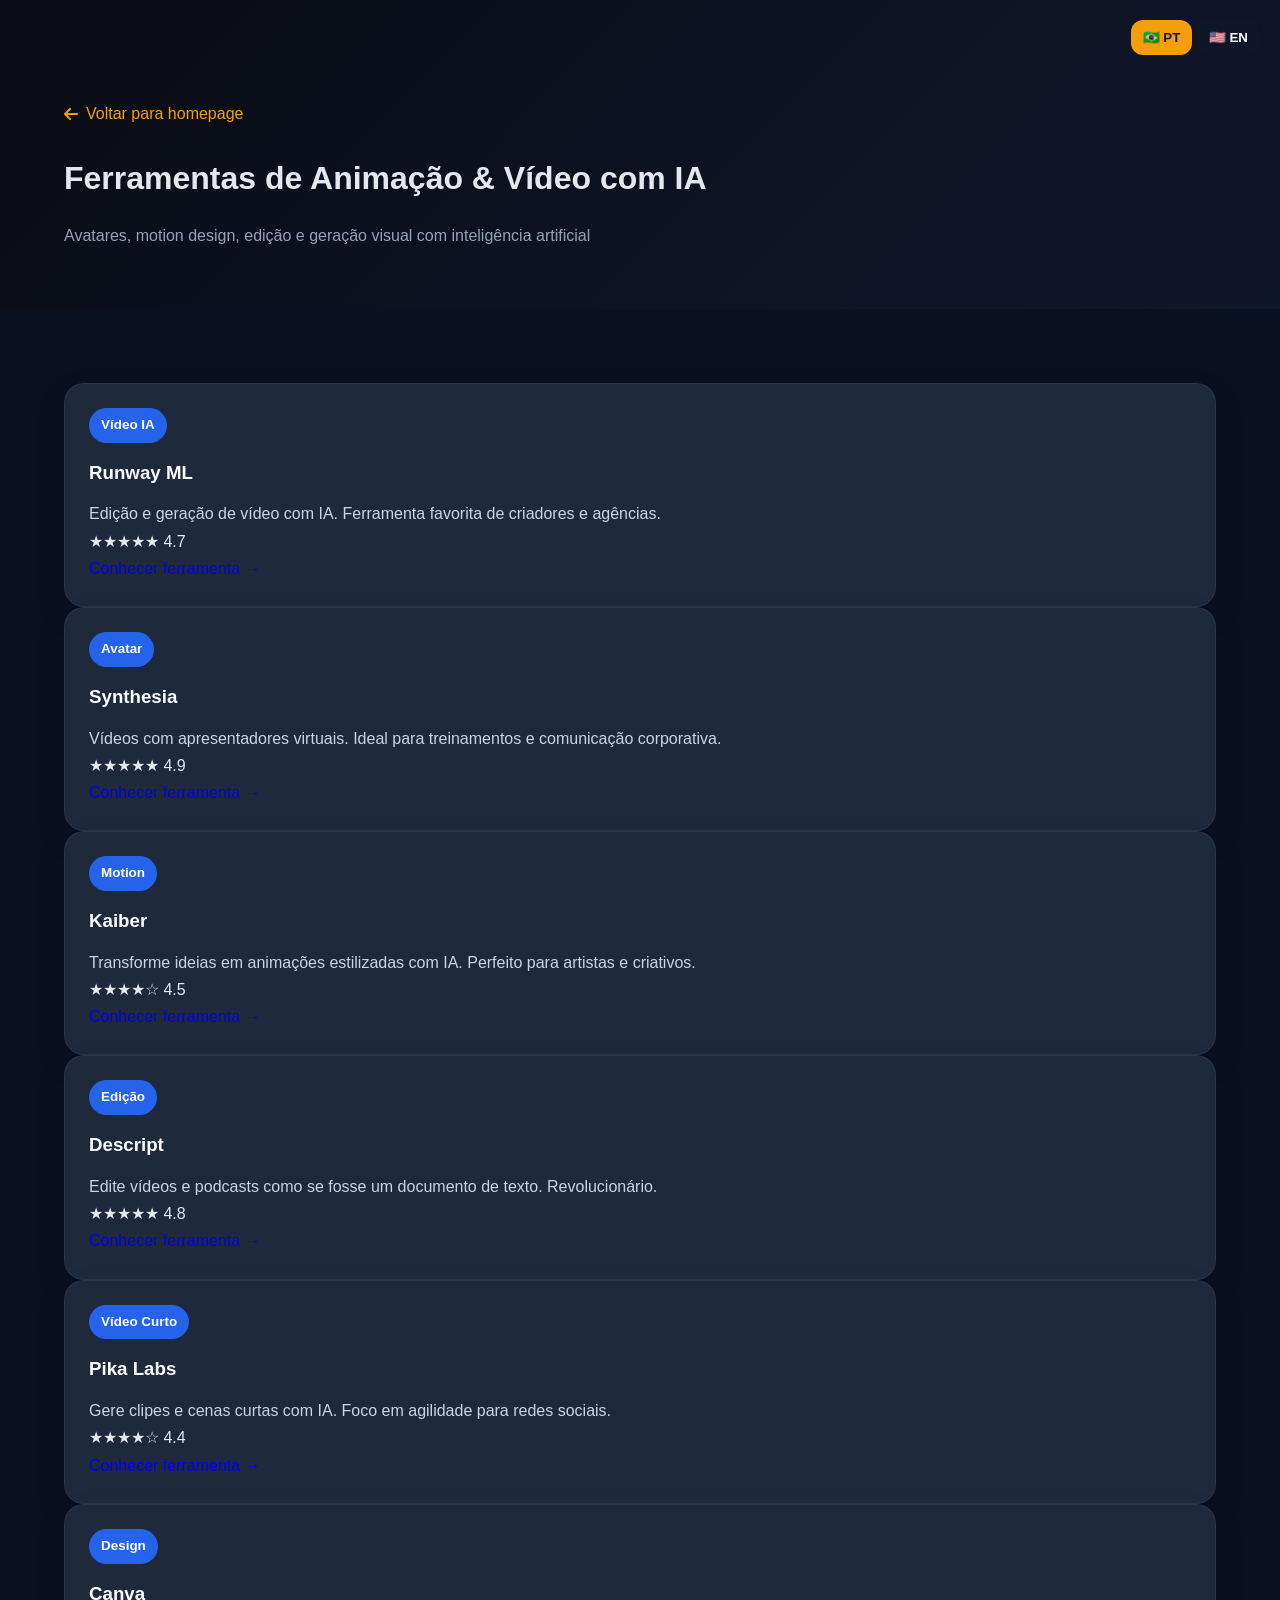
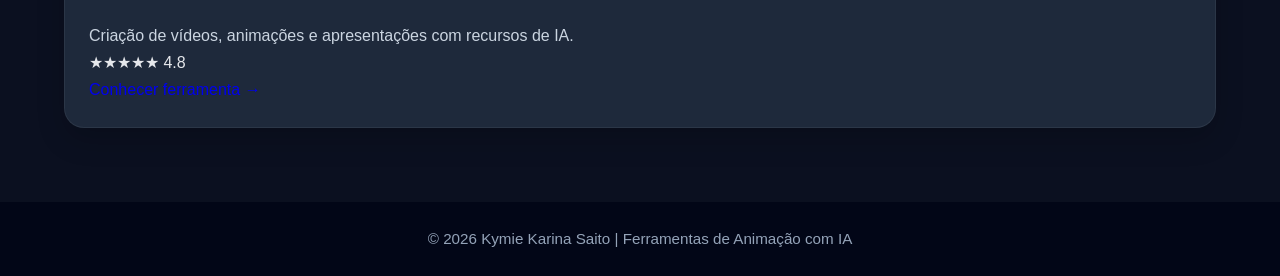
==== commit 87a0b683: "mensagem da alteração" ====
--- a/animation.html
+++ b/animation.html
@@ -4,86 +4,174 @@
   <meta charset="UTF-8" />
   <meta name="viewport" content="width=device-width, initial-scale=1.0" />
   <title>Ferramentas de Animação com IA | Kymie Karina Saito</title>
+  <link rel="preconnect" href="https://fonts.googleapis.com" />
+  <link rel="preconnect" href="https://fonts.gstatic.com" crossorigin />
+  <link href="https://fonts.googleapis.com/css2?family=Inter:opsz,wght@14..32,300;14..32,400;14..32,500;14..32,600;14..32,700&display=swap" rel="stylesheet" />
+  <link rel="stylesheet" href="https://cdnjs.cloudflare.com/ajax/libs/font-awesome/6.5.1/css/all.min.css" />
   <link rel="stylesheet" href="style.css" />
 </head>
 <body>
-  <header class="page-hero">
-    <div class="container">
-      <a href="index.html" class="breadcrumb">← Voltar para a homepage</a>
-      <h1>Ferramentas de Animação e Vídeo com IA</h1>
-      <p>
-        Uma seleção de ferramentas para criação audiovisual, vídeos com avatar,
-        animação, edição assistida por IA e produção de conteúdo visual.
-      </p>
-    </div>
-  </header>
+  <div class="lang-switcher" style="position: fixed; top: 20px; right: 20px; z-index: 1001;">
+    <button class="lang-btn active" data-lang="pt">🇧🇷 PT</button>
+    <button class="lang-btn" data-lang="en">🇺🇸 EN</button>
+  </div>
 
-  <main>
-    <section class="section">
+  <!-- PORTUGUÊS -->
+  <div class="lang-content" data-lang="pt">
+    <header class="page-header" style="padding: 100px 0 60px; background: linear-gradient(135deg, #0a0c15, #0f172a);">
       <div class="container">
-        <div class="detail-grid">
-          <div class="detail-card">
-            <span class="tool-badge">Vídeo IA</span>
-            <h3>Runway</h3>
-            <p><strong>Para quem é:</strong> criadores, agências, marcas e produtores digitais.</p>
-            <p><strong>O que resolve:</strong> edição e geração de vídeo com mais velocidade.</p>
-            <p><strong>Diferencial:</strong> forte presença em vídeo generativo e fluxos criativos.</p>
-            <a class="detail-link" href="#" target="_blank">Adicionar link de afiliada</a>
-          </div>
+        <a href="index.html" style="display: inline-flex; align-items: center; gap: 8px; color: #f59e0b; text-decoration: none; margin-bottom: 24px;">
+          <i class="fas fa-arrow-left"></i> Voltar para homepage
+        </a>
+        <h1>Ferramentas de <span class="gradient">Animação & Vídeo</span> com IA</h1>
+        <p style="color: #94a3b8; max-width: 700px; margin-top: 16px;">Avatares, motion design, edição e geração visual com inteligência artificial</p>
+      </div>
+    </header>
 
-          <div class="detail-card">
-            <span class="tool-badge">Avatar</span>
-            <h3>Synthesia</h3>
-            <p><strong>Para quem é:</strong> empresas, treinamentos, onboarding e comunicação escalável.</p>
-            <p><strong>O que resolve:</strong> necessidade de criar vídeos sem gravação tradicional.</p>
-            <p><strong>Diferencial:</strong> vídeos com apresentadores virtuais e linguagem corporativa.</p>
-            <a class="detail-link" href="#" target="_blank">Adicionar link de afiliada</a>
-          </div>
-
-          <div class="detail-card">
-            <span class="tool-badge">Motion</span>
-            <h3>Kaiber</h3>
-            <p><strong>Para quem é:</strong> artistas, músicos e criadores visuais.</p>
-            <p><strong>O que resolve:</strong> transformar ideias em vídeos e animações estilizadas.</p>
-            <p><strong>Diferencial:</strong> visual criativo e forte apelo artístico.</p>
-            <a class="detail-link" href="#" target="_blank">Adicionar link de afiliada</a>
-          </div>
-
-          <div class="detail-card">
-            <span class="tool-badge">Vídeo Curto</span>
-            <h3>Pika</h3>
-            <p><strong>Para quem é:</strong> criadores de conteúdo e produção rápida para social media.</p>
-            <p><strong>O que resolve:</strong> criação de clipes e cenas com IA.</p>
-            <p><strong>Diferencial:</strong> foco em agilidade e experimentação visual.</p>
-            <a class="detail-link" href="#" target="_blank">Adicionar link de afiliada</a>
-          </div>
-
-          <div class="detail-card">
-            <span class="tool-badge">Edição</span>
-            <h3>Descript</h3>
-            <p><strong>Para quem é:</strong> quem trabalha com vídeo, podcast e edição baseada em texto.</p>
-            <p><strong>O que resolve:</strong> edição trabalhosa de áudio e vídeo.</p>
-            <p><strong>Diferencial:</strong> edição intuitiva com transcrição e produtividade.</p>
-            <a class="detail-link" href="#" target="_blank">Adicionar link de afiliada</a>
-          </div>
-
-          <div class="detail-card">
-            <span class="tool-badge">Apresentação Visual</span>
-            <h3>Canva</h3>
-            <p><strong>Para quem é:</strong> profissionais que precisam de vídeos simples, apresentações e materiais visuais.</p>
-            <p><strong>O que resolve:</strong> produção rápida de peças visuais e animações leves.</p>
-            <p><strong>Diferencial:</strong> facilidade de uso e ecossistema amplo para criação.</p>
-            <a class="detail-link" href="#" target="_blank">Adicionar link de afiliada</a>
+    <main>
+      <section class="section">
+        <div class="container">
+          <div class="tools-grid">
+            <div class="tool-card">
+              <span class="tool-badge">Vídeo IA</span>
+              <h3>Runway ML</h3>
+              <p>Edição e geração de vídeo com IA. Ferramenta favorita de criadores e agências.</p>
+              <div class="tool-rating">★★★★★ 4.7</div>
+              <a href="#" class="tool-link">Conhecer ferramenta →</a>
+            </div>
+            <div class="tool-card">
+              <span class="tool-badge">Avatar</span>
+              <h3>Synthesia</h3>
+              <p>Vídeos com apresentadores virtuais. Ideal para treinamentos e comunicação corporativa.</p>
+              <div class="tool-rating">★★★★★ 4.9</div>
+              <a href="#" class="tool-link">Conhecer ferramenta →</a>
+            </div>
+            <div class="tool-card">
+              <span class="tool-badge">Motion</span>
+              <h3>Kaiber</h3>
+              <p>Transforme ideias em animações estilizadas com IA. Perfeito para artistas e criativos.</p>
+              <div class="tool-rating">★★★★☆ 4.5</div>
+              <a href="#" class="tool-link">Conhecer ferramenta →</a>
+            </div>
+            <div class="tool-card">
+              <span class="tool-badge">Edição</span>
+              <h3>Descript</h3>
+              <p>Edite vídeos e podcasts como se fosse um documento de texto. Revolucionário.</p>
+              <div class="tool-rating">★★★★★ 4.8</div>
+              <a href="#" class="tool-link">Conhecer ferramenta →</a>
+            </div>
+            <div class="tool-card">
+              <span class="tool-badge">Vídeo Curto</span>
+              <h3>Pika Labs</h3>
+              <p>Gere clipes e cenas curtas com IA. Foco em agilidade para redes sociais.</p>
+              <div class="tool-rating">★★★★☆ 4.4</div>
+              <a href="#" class="tool-link">Conhecer ferramenta →</a>
+            </div>
+            <div class="tool-card">
+              <span class="tool-badge">Design</span>
+              <h3>Canva</h3>
+              <p>Criação de vídeos, animações e apresentações com recursos de IA.</p>
+              <div class="tool-rating">★★★★★ 4.8</div>
+              <a href="#" class="tool-link">Conhecer ferramenta →</a>
+            </div>
           </div>
         </div>
+      </section>
+    </main>
+
+    <footer class="footer">
+      <div class="container">
+        <p>© 2026 Kymie Karina Saito | Ferramentas de Animação com IA</p>
       </div>
-    </section>
-  </main>
+    </footer>
+  </div>
 
-  <footer class="footer">
-    <div class="container">
-      <p>© 2026 Kymie Karina Saito | Ferramentas de Animação com IA</p>
-    </div>
-  </footer>
+  <!-- ENGLISH -->
+  <div class="lang-content" data-lang="en" style="display: none;">
+    <header class="page-header" style="padding: 100px 0 60px; background: linear-gradient(135deg, #0a0c15, #0f172a);">
+      <div class="container">
+        <a href="index.html" style="display: inline-flex; align-items: center; gap: 8px; color: #f59e0b; text-decoration: none; margin-bottom: 24px;">
+          <i class="fas fa-arrow-left"></i> Back to homepage
+        </a>
+        <h1>AI <span class="gradient">Animation & Video</span> Tools</h1>
+        <p style="color: #94a3b8; max-width: 700px; margin-top: 16px;">Avatars, motion design, editing, and visual generation with artificial intelligence</p>
+      </div>
+    </header>
+
+    <main>
+      <section class="section">
+        <div class="container">
+          <div class="tools-grid">
+            <div class="tool-card">
+              <span class="tool-badge">Video AI</span>
+              <h3>Runway ML</h3>
+              <p>AI-powered video editing and generation. Favorite tool for creators and agencies.</p>
+              <div class="tool-rating">★★★★★ 4.7</div>
+              <a href="#" class="tool-link">Learn more →</a>
+            </div>
+            <div class="tool-card">
+              <span class="tool-badge">Avatar</span>
+              <h3>Synthesia</h3>
+              <p>Videos with virtual presenters. Perfect for training and corporate communication.</p>
+              <div class="tool-rating">★★★★★ 4.9</div>
+              <a href="#" class="tool-link">Learn more →</a>
+            </div>
+            <div class="tool-card">
+              <span class="tool-badge">Motion</span>
+              <h3>Kaiber</h3>
+              <p>Turn ideas into stylized animations with AI. Perfect for artists and creatives.</p>
+              <div class="tool-rating">★★★★☆ 4.5</div>
+              <a href="#" class="tool-link">Learn more →</a>
+            </div>
+            <div class="tool-card">
+              <span class="tool-badge">Editing</span>
+              <h3>Descript</h3>
+              <p>Edit videos and podcasts like a text document. Revolutionary tool.</p>
+              <div class="tool-rating">★★★★★ 4.8</div>
+              <a href="#" class="tool-link">Learn more →</a>
+            </div>
+            <div class="tool-card">
+              <span class="tool-badge">Short Video</span>
+              <h3>Pika Labs</h3>
+              <p>Generate short clips and scenes with AI. Focus on speed for social media.</p>
+              <div class="tool-rating">★★★★☆ 4.4</div>
+              <a href="#" class="tool-link">Learn more →</a>
+            </div>
+            <div class="tool-card">
+              <span class="tool-badge">Design</span>
+              <h3>Canva</h3>
+              <p>Create videos, animations and presentations with AI features.</p>
+              <div class="tool-rating">★★★★★ 4.8</div>
+              <a href="#" class="tool-link">Learn more →</a>
+            </div>
+          </div>
+        </div>
+      </section>
+    </main>
+
+    <footer class="footer">
+      <div class="container">
+        <p>© 2026 Kymie Karina Saito | AI Animation Tools</p>
+      </div>
+    </footer>
+  </div>
+
+  <script>
+    const langBtns = document.querySelectorAll('.lang-btn');
+    const langContents = document.querySelectorAll('.lang-content');
+
+    function switchLanguage(lang) {
+      langContents.forEach(content => {
+        content.style.display = content.dataset.lang === lang ? 'block' : 'none';
+      });
+      langBtns.forEach(btn => {
+        btn.classList.toggle('active', btn.dataset.lang === lang);
+      });
+    }
+
+    langBtns.forEach(btn => {
+      btn.addEventListener('click', () => switchLanguage(btn.dataset.lang));
+    });
+  </script>
 </body>
 </html>
